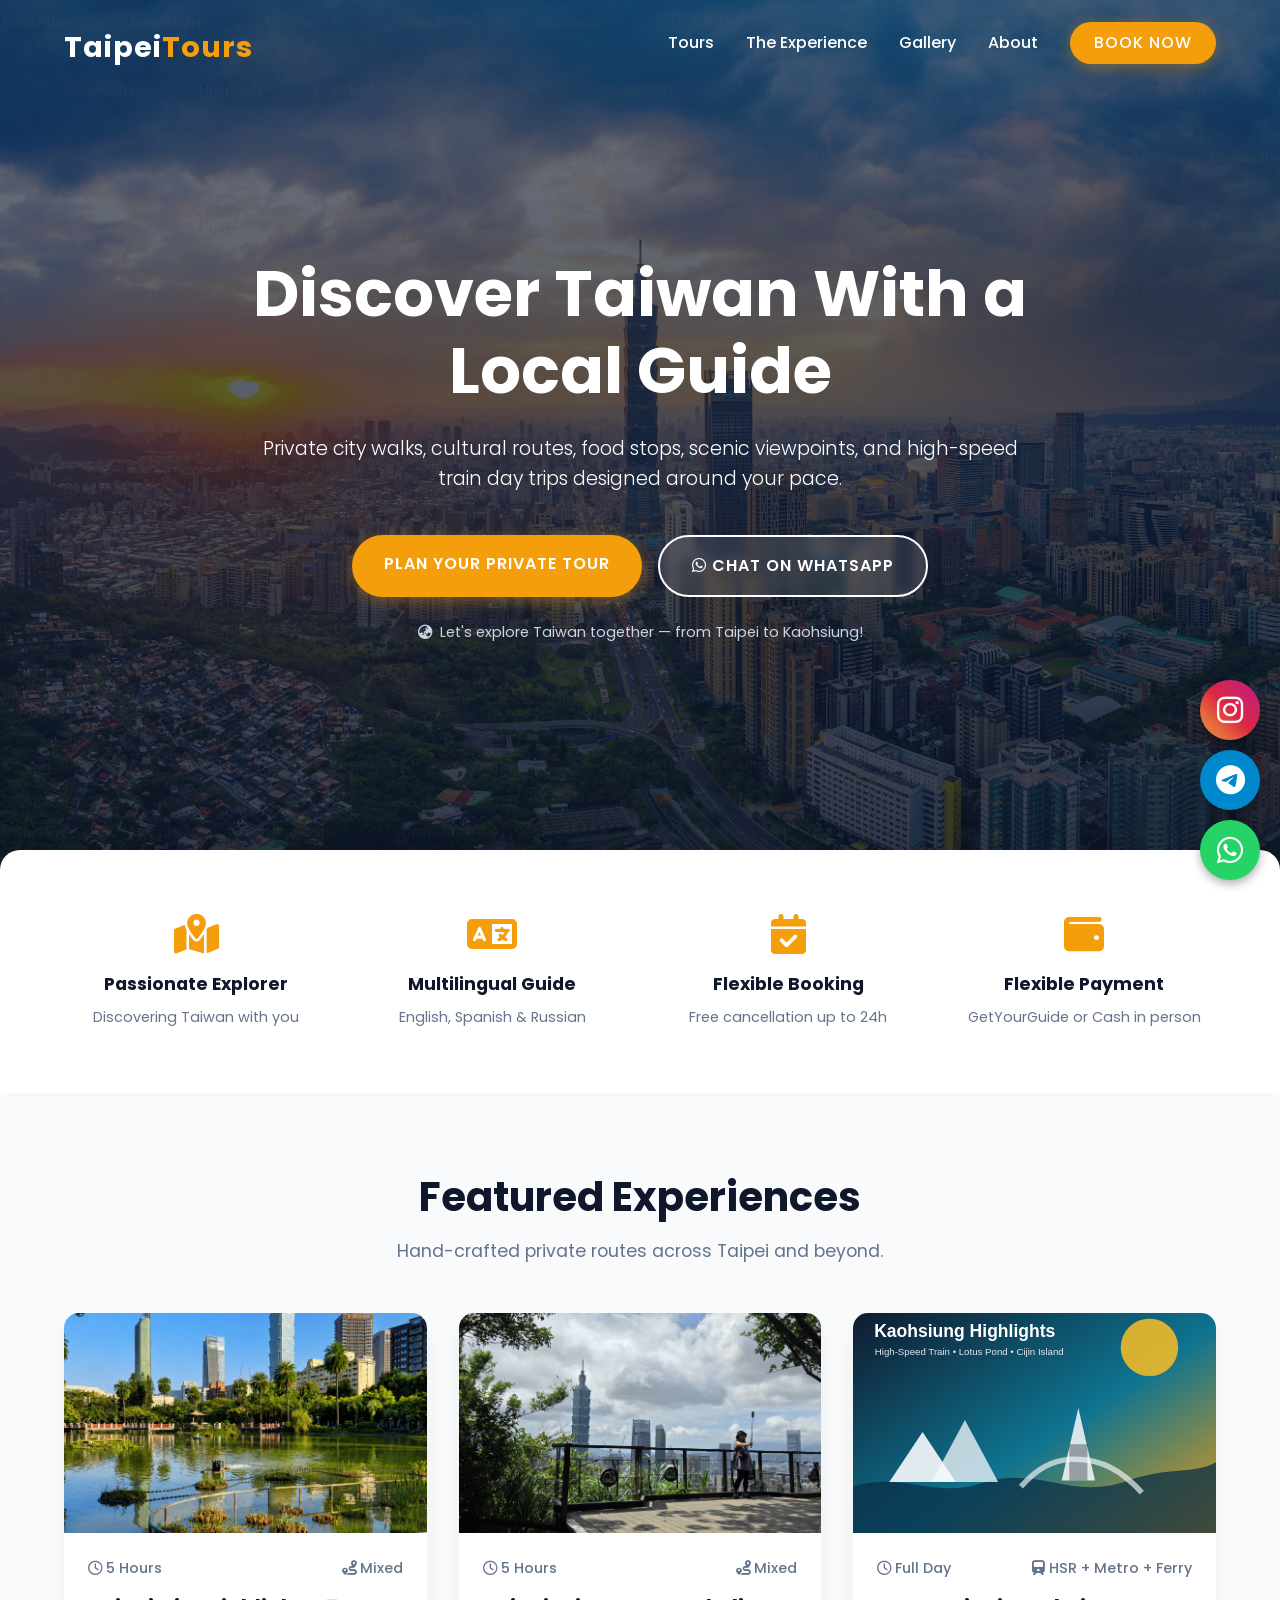
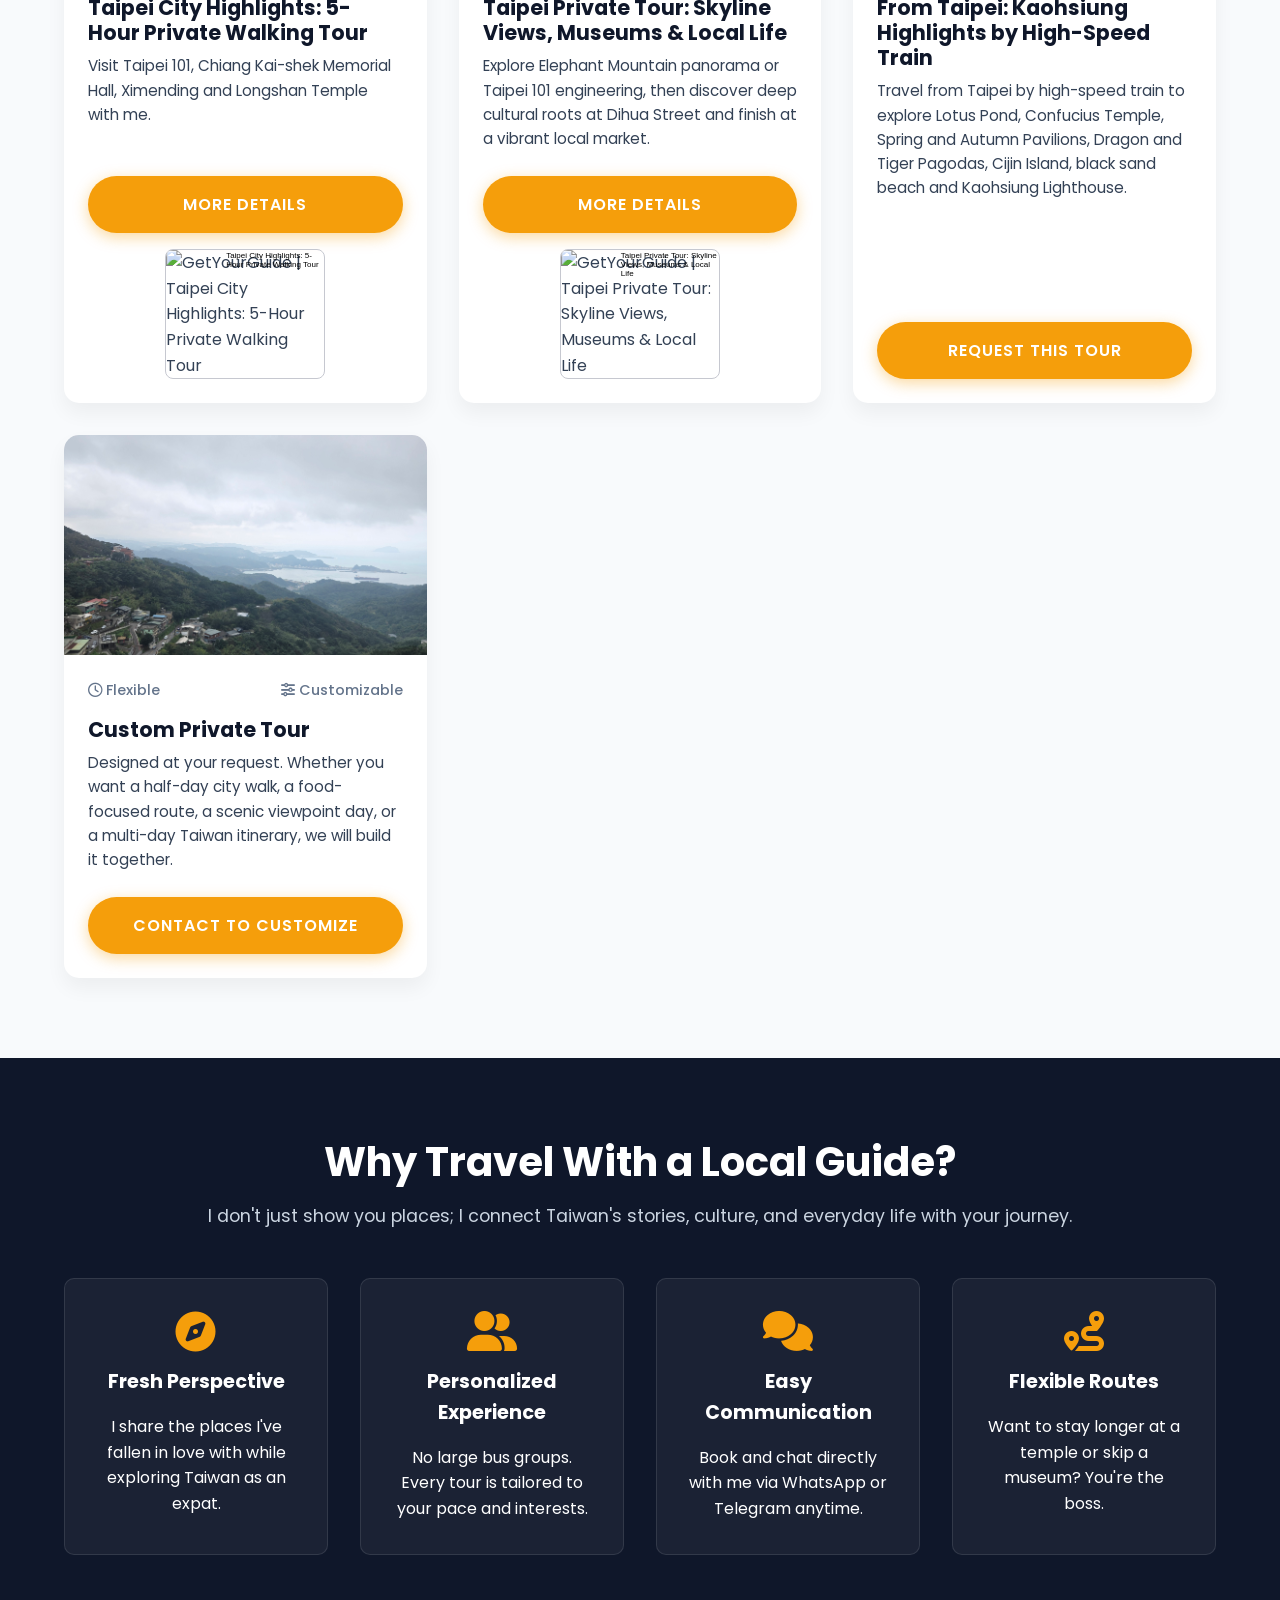
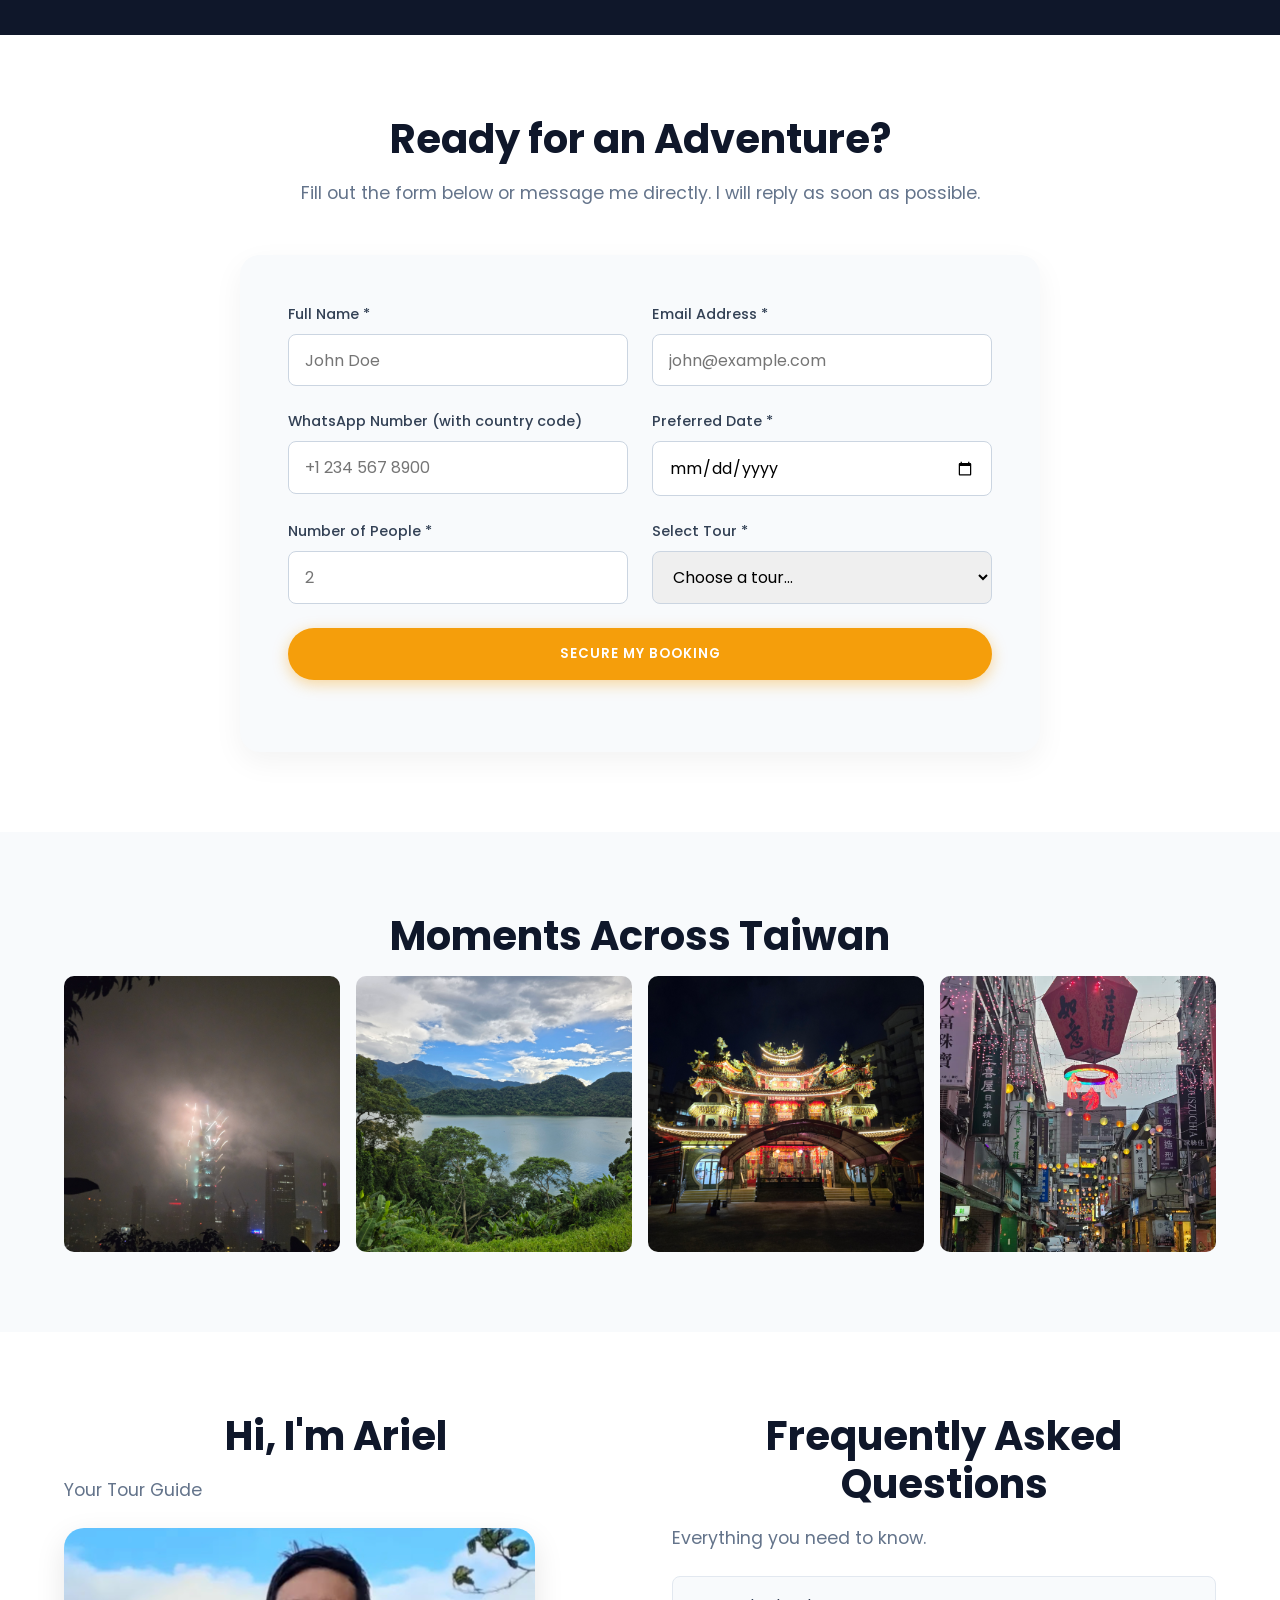
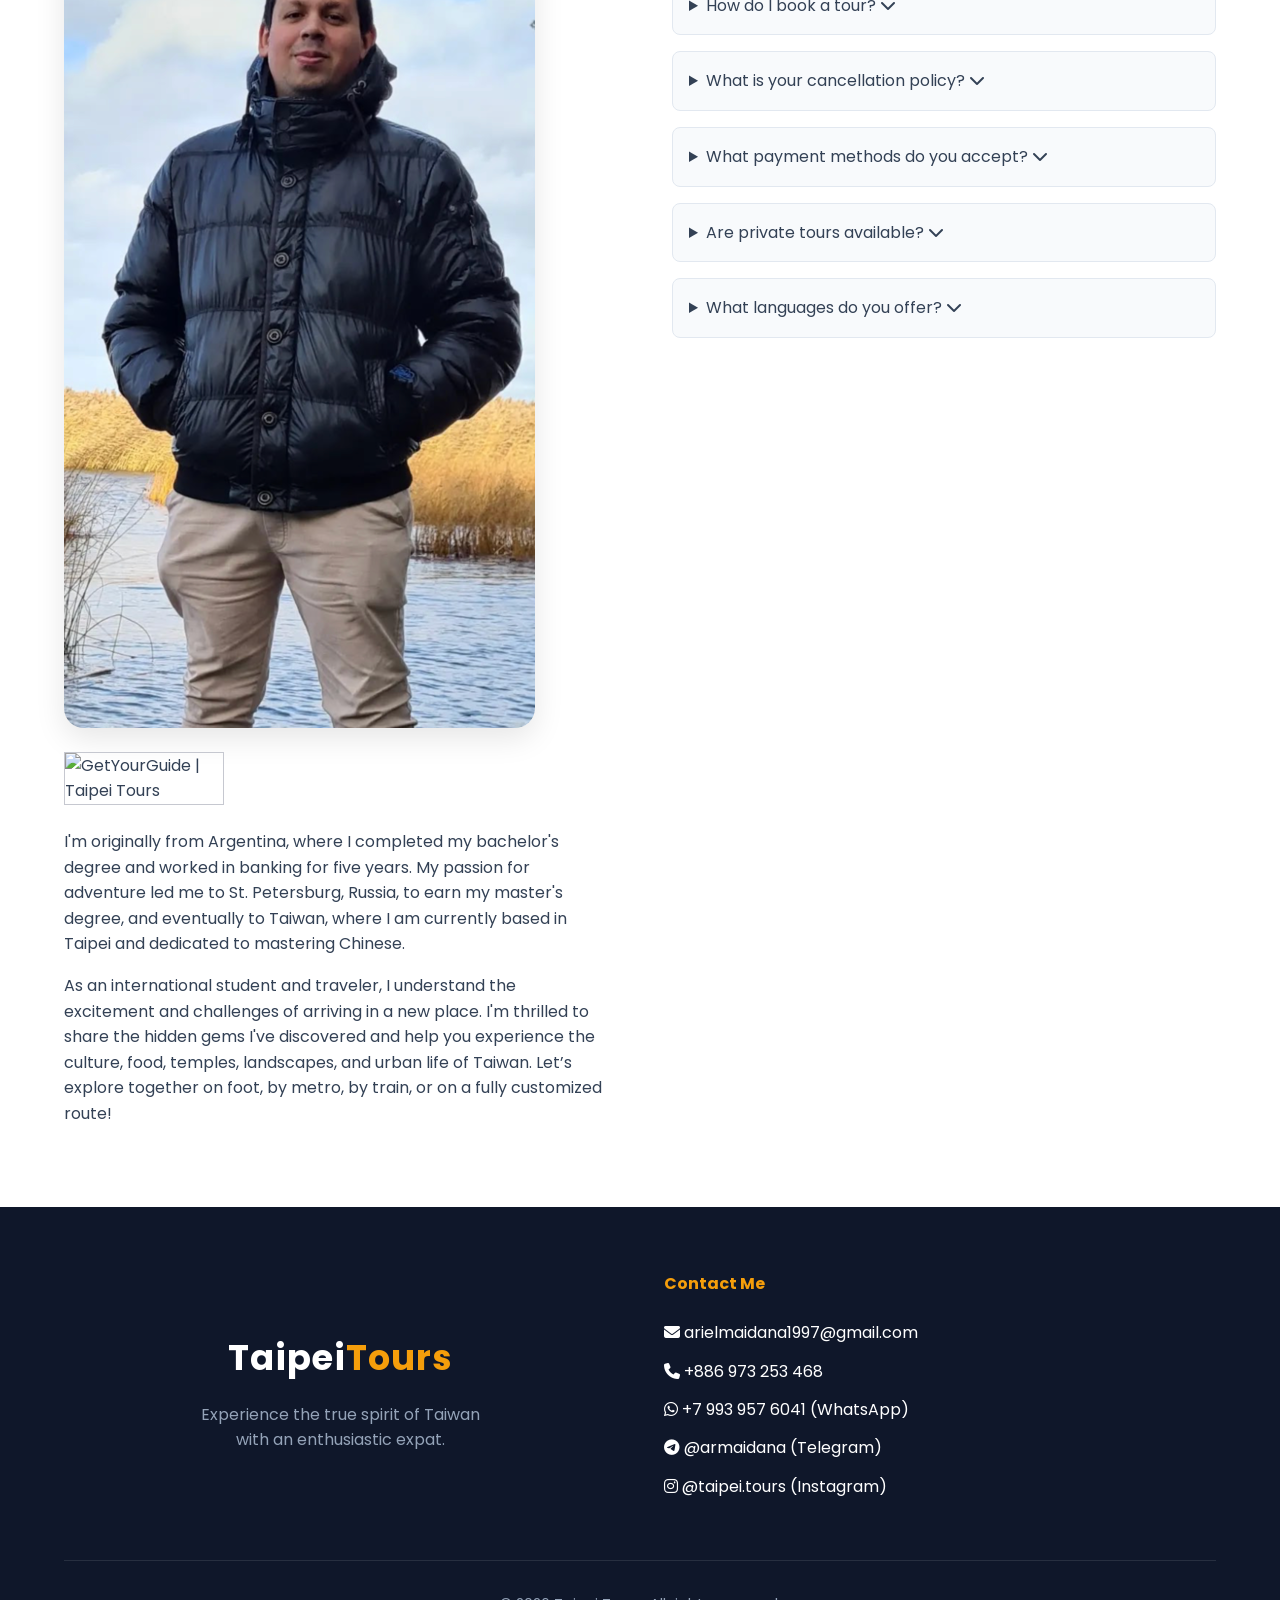
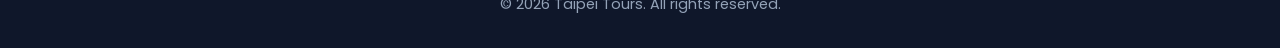
==== index.html @ b1009a85 "Change image format from JPG to PNG" ====
<!DOCTYPE html>
<html lang="en">
<head>
    <meta charset="UTF-8">
    <meta name="viewport" content="width=device-width, initial-scale=1.0">
    <meta name="description" content="Discover Taiwan with a passionate local guide. Private city walks, cultural routes, food experiences, scenic viewpoints, and high-speed train day trips across Taiwan.">
    <meta name="keywords" content="Taiwan tours, Taipei private tours, Kaohsiung day trip, Taiwan local guide, Spanish guide Taiwan, Russian guide Taiwan, private tours Taiwan">
    <title>Taiwan Tours | Private Local Experiences</title>
    
    <link rel="icon" type="image/png" href="logo.png">
    
    <link href="https://fonts.googleapis.com/css2?family=Poppins:wght@300;400;500;600;700&display=swap" rel="stylesheet">
    <link rel="stylesheet" href="https://cdnjs.cloudflare.com/ajax/libs/font-awesome/6.4.0/css/all.min.css">

    <style>
        /* --- CSS VARIABLES & RESET --- */
        :root {
            --primary: #F59E0B;
            --primary-hover: #D97706;
            --dark: #0F172A;
            --light: #F8FAFC;
            --white: #FFFFFF;
            --text-main: #334155;
            --text-muted: #64748B;
            --wa-color: #25D366;
            --tg-color: #0088cc;
            --ig-color: linear-gradient(45deg, #f09433 0%, #e6683c 25%, #dc2743 50%, #cc2366 75%, #bc1888 100%);
            --transition: all 0.3s ease;
        }

        * {
            margin: 0;
            padding: 0;
            box-sizing: border-box;
            font-family: 'Poppins', sans-serif;
        }

        html {
            scroll-behavior: smooth;
        }

        body {
            color: var(--text-main);
            background-color: var(--light);
            line-height: 1.6;
        }

        img {
            max-width: 100%;
            display: block;
        }

        a {
            text-decoration: none;
            color: inherit;
        }

        /* --- TYPOGRAPHY --- */
        h1, h2, h3 { color: var(--dark); font-weight: 700; line-height: 1.2; }
        h2 { font-size: 2.5rem; margin-bottom: 1rem; text-align: center; }
        .section-subtitle { text-align: center; color: var(--text-muted); margin-bottom: 3rem; font-size: 1.1rem; }

        /* --- BUTTONS --- */
        .btn {
            display: inline-block;
            padding: 1rem 2rem;
            border-radius: 50px;
            font-weight: 600;
            text-transform: uppercase;
            letter-spacing: 1px;
            cursor: pointer;
            transition: var(--transition);
            border: none;
            text-align: center;
        }
        .btn-primary {
            background-color: var(--primary);
            color: var(--white);
            box-shadow: 0 4px 15px rgba(245, 158, 11, 0.4);
        }
        .btn-primary:hover {
            background-color: var(--primary-hover);
            transform: translateY(-2px);
            box-shadow: 0 6px 20px rgba(245, 158, 11, 0.6);
        }
        .btn-secondary {
            background-color: rgba(255, 255, 255, 0.1);
            color: var(--white);
            border: 2px solid var(--white);
            backdrop-filter: blur(5px);
        }
        .btn-secondary:hover {
            background-color: var(--white);
            color: var(--dark);
        }

        /* --- NAVBAR --- */
        nav {
            position: fixed;
            top: 0;
            width: 100%;
            padding: 1.5rem 5%;
            display: flex;
            justify-content: space-between;
            align-items: center;
            z-index: 1000;
            transition: var(--transition);
        }
        nav.scrolled {
            background-color: var(--white);
            padding: 1rem 5%;
            box-shadow: 0 2px 10px rgba(0,0,0,0.1);
        }
        nav.scrolled .logo, nav.scrolled .nav-links a { color: var(--dark); }
        .logo { font-size: 1.8rem; font-weight: 700; color: var(--white); letter-spacing: 1px; }
        .logo span { color: var(--primary); }
        .nav-links { display: flex; gap: 2rem; }
        .nav-links a { color: var(--white); font-weight: 500; transition: var(--transition); }
        .nav-links a:hover { color: var(--primary); }
        .mobile-menu { display: none; font-size: 1.5rem; color: var(--white); cursor: pointer; }

        /* --- HERO SECTION --- */
        .hero {
            height: 100vh;
            background: linear-gradient(rgba(15, 23, 42, 0.6), rgba(15, 23, 42, 0.8)), url('wallpapper.avif') center/cover;
            display: flex;
            align-items: center;
            justify-content: center;
            text-align: center;
            padding: 0 5%;
        }
        .hero-content { max-width: 800px; color: var(--white); animation: fadeInUp 1s ease; }
        .hero h1 { font-size: 4rem; margin-bottom: 1.5rem; color: var(--white); }
        .hero p { font-size: 1.2rem; margin-bottom: 2.5rem; font-weight: 300; }
        .hero-btns { display: flex; gap: 1rem; justify-content: center; margin-bottom: 1.5rem; flex-wrap: wrap; }
        .trust-microcopy { font-size: 0.9rem; color: #cbd5e1; display: flex; align-items: center; justify-content: center; gap: 0.5rem; }

        /* --- TRUST SECTION --- */
        .trust-section {
            background-color: var(--white);
            padding: 4rem 5%;
            margin-top: -50px;
            position: relative;
            border-radius: 20px 20px 0 0;
            box-shadow: 0 -10px 30px rgba(0,0,0,0.05);
        }
        .trust-grid { display: grid; grid-template-columns: repeat(auto-fit, minmax(200px, 1fr)); gap: 2rem; text-align: center; }
        .trust-item i { font-size: 2.5rem; color: var(--primary); margin-bottom: 1rem; }
        .trust-item h4 { font-size: 1.1rem; color: var(--dark); margin-bottom: 0.5rem; }
        
        /* --- TOURS SECTION --- */
        .tours { padding: 5rem 5%; background-color: var(--light); }
        .tours-grid { display: grid; grid-template-columns: repeat(auto-fit, minmax(300px, 1fr)); gap: 2rem; }
        .tour-card {
            background: var(--white);
            border-radius: 15px;
            overflow: hidden;
            box-shadow: 0 10px 20px rgba(0,0,0,0.05);
            display: flex;
            flex-direction: column;
            justify-content: space-between;
            transition: var(--transition);
        }
        .tour-card:hover { transform: translateY(-10px); box-shadow: 0 15px 30px rgba(0,0,0,0.1); }
        .tour-img { height: 220px; width: 100%; object-fit: cover; }
        .tour-content { padding: 1.5rem; flex-grow: 1; display: flex; flex-direction: column; justify-content: space-between; }
        .tour-meta { display: flex; justify-content: space-between; font-size: 0.9rem; color: var(--text-muted); margin-bottom: 1rem; font-weight: 500;}
        .tour-title { font-size: 1.3rem; margin-bottom: 0.5rem; }
        .tour-desc { font-size: 0.95rem; margin-bottom: 1.5rem; color: var(--text-main); }
        .tour-actions { display: flex; flex-direction: column; gap: 1rem; align-items: center; margin-top: auto; }
        .tour-actions .btn { width: 100%; }

        /* --- WHY A LOCAL SECTION --- */
        .why-us { padding: 5rem 5%; background-color: var(--dark); color: var(--white); }
        .why-us h2 { color: var(--white); }
        .why-grid { display: grid; grid-template-columns: repeat(auto-fit, minmax(250px, 1fr)); gap: 2rem; margin-top: 3rem; }
        .why-card { background: rgba(255,255,255,0.05); padding: 2rem; border-radius: 10px; text-align: center; border: 1px solid rgba(255,255,255,0.1); }
        .why-card i { font-size: 2.5rem; color: var(--primary); margin-bottom: 1rem; }
        .why-card h4 { margin-bottom: 1rem; font-size: 1.2rem; }

        /* --- BOOKING SECTION --- */
        .booking { padding: 5rem 5%; background: var(--white); }
        .booking-container { max-width: 800px; margin: 0 auto; background: var(--light); padding: 3rem; border-radius: 20px; box-shadow: 0 10px 30px rgba(0,0,0,0.05); }
        .booking-form { display: grid; grid-template-columns: 1fr 1fr; gap: 1.5rem; }
        .form-group.full { grid-column: span 2; }
        .form-group label { display: block; margin-bottom: 0.5rem; font-weight: 500; font-size: 0.9rem; }
        .form-control { width: 100%; padding: 0.8rem 1rem; border: 1px solid #cbd5e1; border-radius: 8px; font-family: inherit; font-size: 1rem; }
        .form-control:focus { outline: none; border-color: var(--primary); }

        /* --- GALLERY --- */
        .gallery { padding: 5rem 5%; background: var(--light); }
        .gallery-grid { display: grid; grid-template-columns: repeat(auto-fit, minmax(250px, 1fr)); gap: 1rem; }
        .gallery-item { border-radius: 10px; overflow: hidden; aspect-ratio: 1; cursor: pointer; }
        .gallery-item img { width: 100%; height: 100%; object-fit: cover; transition: transform 0.5s ease; }
        .gallery-item:hover img { transform: scale(1.1); }

        /* --- ABOUT & FAQ --- */
        .about-faq { padding: 5rem 5%; background: var(--white); display: grid; grid-template-columns: 1fr 1fr; gap: 4rem; align-items: start; }
        .about-img { border-radius: 20px; box-shadow: 0 10px 30px rgba(0,0,0,0.1); margin-bottom: 1.5rem; }
        .gyg-badge { margin: 1.5rem 0; display: block; }
        details { background: var(--light); padding: 1rem; border-radius: 8px; margin-bottom: 1rem; cursor: pointer; border: 1px solid #e2e8f0; }
        details p { margin-top: 1rem; color: var(--text-muted); font-size: 0.95rem; }

        /* --- FOOTER --- */
        footer { background: var(--dark); color: var(--white); padding: 4rem 5% 2rem; }
        .footer-grid { display: grid; grid-template-columns: 1fr 1fr; gap: 3rem; margin-bottom: 3rem; align-items: center; }
        .footer-col-center { text-align: center; }
        .footer-col h4 { margin-bottom: 1.5rem; color: var(--primary); }
        .footer-col ul { list-style: none; }
        .footer-col ul li { margin-bottom: 0.8rem; }
        .footer-col ul li a { color: #cbd5e1; transition: var(--transition); }
        .footer-col ul li a:hover { color: var(--primary); }
        .copyright { text-align: center; padding-top: 2rem; border-top: 1px solid rgba(255,255,255,0.1); font-size: 0.9rem; color: #94a3b8; }

        /* --- FLOATING BUTTONS --- */
        .float-btn { position: fixed; bottom: 20px; width: 60px; height: 60px; border-radius: 50%; display: flex; align-items: center; justify-content: center; font-size: 30px; color: var(--white); box-shadow: 0 4px 10px rgba(0,0,0,0.3); z-index: 100; transition: var(--transition); }
        .float-wa { right: 20px; background-color: var(--wa-color); }
        .float-tg { right: 20px; bottom: 90px; background-color: var(--tg-color); }
        .float-ig { right: 20px; bottom: 160px; background: var(--ig-color); }
        .float-btn:hover { transform: scale(1.1); }


        /* --- SUCCESS MESSAGE --- */
        .success-toast {
            position: fixed;
            top: 95px;
            left: 50%;
            transform: translateX(-50%) translateY(-20px);
            background: var(--white);
            color: var(--dark);
            border-left: 5px solid var(--primary);
            box-shadow: 0 10px 30px rgba(0,0,0,0.16);
            border-radius: 12px;
            padding: 1rem 1.4rem;
            z-index: 2000;
            max-width: 90%;
            width: 460px;
            opacity: 0;
            pointer-events: none;
            transition: all 0.35s ease;
            display: flex;
            gap: 0.8rem;
            align-items: flex-start;
        }

        .success-toast.show {
            opacity: 1;
            transform: translateX(-50%) translateY(0);
            pointer-events: auto;
        }

        .success-toast i {
            color: var(--primary);
            font-size: 1.4rem;
            margin-top: 0.1rem;
        }

        .success-toast strong {
            display: block;
            margin-bottom: 0.2rem;
            color: var(--dark);
        }

        .success-toast p {
            margin: 0;
            color: var(--text-muted);
            font-size: 0.95rem;
        }

        /* --- RESPONSIVE --- */
        @media (max-width: 900px) {
            .about-faq { grid-template-columns: 1fr; }
            .hero h1 { font-size: 3rem; }
            .footer-grid { grid-template-columns: 1fr; text-align: center; }
        }
        @media (max-width: 768px) {
            .nav-links { display: none; }
            .mobile-menu { display: block; }
            .nav.scrolled .mobile-menu { color: var(--dark); }
            .hero h1 { font-size: 2.5rem; }
            .hero-btns { flex-direction: column; }
            .btn { width: 100%; }
            .booking-form { grid-template-columns: 1fr; }
            .form-group.full { grid-column: span 1; }
            .float-btn { width: 50px; height: 50px; font-size: 24px; right: 15px; }
            .float-wa { bottom: 15px; }
            .float-tg { bottom: 75px; }
            .float-ig { bottom: 135px; }
        }

        /* Animations */
        @keyframes fadeInUp {
            from { opacity: 0; transform: translateY(30px); }
            to { opacity: 1; transform: translateY(0); }
        }
    </style>
</head>
<body>

    <div id="successToast" class="success-toast" role="status" aria-live="polite">
        <i class="fas fa-check-circle"></i>
        <div>
            <strong>Thank you!</strong>
            <p>Your message was sent successfully. We will get back to you soon.</p>
        </div>
    </div>


    <nav id="navbar">
        <a href="#" class="logo">Taipei<span>Tours</span></a>
        <div class="nav-links">
            <a href="#tours">Tours</a>
            <a href="#the-experience">The Experience</a>
            <a href="#gallery">Gallery</a>
            <a href="#about">About</a>
            <a href="#booking" class="btn btn-primary" style="padding: 0.5rem 1.5rem; margin-top: -0.5rem;">Book Now</a>
        </div>
        <div class="mobile-menu"><i class="fas fa-bars"></i></div>
    </nav>

    <section class="hero">
        <div class="hero-content">
            <h1>Discover Taiwan With a Local Guide</h1>
            <p>Private city walks, cultural routes, food stops, scenic viewpoints, and high-speed train day trips designed around your pace.</p>
            <div class="hero-btns">
                <a href="#booking" class="btn btn-primary">Plan Your Private Tour</a>
                <a href="https://wa.me/79939576041" target="_blank" class="btn btn-secondary"><i class="fab fa-whatsapp"></i> Chat on WhatsApp</a>
            </div>
            <div class="trust-microcopy">
                <i class="fas fa-globe-asia"></i> Let's explore Taiwan together — from Taipei to Kaohsiung!
            </div>
        </div>
    </section>

    <section class="trust-section">
        <div class="trust-grid">
            <div class="trust-item">
                <i class="fas fa-map-marked-alt"></i>
                <h4>Passionate Explorer</h4>
                <p style="font-size: 0.9rem; color: var(--text-muted);">Discovering Taiwan with you</p>
            </div>
            <div class="trust-item">
                <i class="fas fa-language"></i>
                <h4>Multilingual Guide</h4>
                <p style="font-size: 0.9rem; color: var(--text-muted);">English, Spanish & Russian</p>
            </div>
            <div class="trust-item">
                <i class="fas fa-calendar-check"></i>
                <h4>Flexible Booking</h4>
                <p style="font-size: 0.9rem; color: var(--text-muted);">Free cancellation up to 24h</p>
            </div>
            <div class="trust-item">
                <i class="fas fa-wallet"></i>
                <h4>Flexible Payment</h4>
                <p style="font-size: 0.9rem; color: var(--text-muted);">GetYourGuide or Cash in person</p>
            </div>
        </div>
    </section>

    <section id="tours" class="tours">
        <h2>Featured Experiences</h2>
        <p class="section-subtitle">Hand-crafted private routes across Taipei and beyond.</p>
        
        <div class="tours-grid">
            
            <div class="tour-card">
                <img src="20260113_153347.png" alt="Taipei City Highlights" class="tour-img">
                <div class="tour-content">
                    <div>
                        <div class="tour-meta">
                            <span><i class="far fa-clock"></i> 5 Hours</span>
                            <span><i class="fas fa-route"></i> Mixed</span>
                        </div>
                        <h3 class="tour-title">Taipei City Highlights: 5-Hour Private Walking Tour</h3>
                        <p class="tour-desc">Visit Taipei 101, Chiang Kai-shek Memorial Hall, Ximending and Longshan Temple with me.</p>
                    </div>
                    <div class="tour-actions">
                        <a href="taipei-city-highlights.html" class="btn btn-primary">More Details</a>
                        
                        <a href="https://www.getyourguide.com/taipei-city-l190/taipei-city-highlights-4-hour-private-tour-of-top-icons-t1270922/"><div style="position: relative; width: fit-content"><img src="https://gyg.me/pQw3KK9K" width="160px" height="auto" style="border: 1px solid #c6c8d0; border-radius: 8px;" alt="GetYourGuide | Taipei City Highlights: 5-Hour Private Walking Tour"/><p style="position: absolute; font-size: 0.5rem; font-weight: 500; color: #000000; font-family: Arial, sans-serif; z-index: 999; margin: 0 auto; right: 0.2rem; top: 0.2rem; width: 60%; text-align: left; line-height: 1.1;">Taipei City Highlights: 5-Hour Private Walking Tour</p></div></a>
                    </div>
                </div>
            </div>
            
            <div class="tour-card">
                <img src="WhatsApp Image 2026-05-15 at 22.33.45.jpeg" alt="Taipei Private Tour: Skyline Views, Museums & Local Life" class="tour-img">
                <div class="tour-content">
                    <div>
                        <div class="tour-meta">
                            <span><i class="far fa-clock"></i> 5 Hours</span>
                            <span><i class="fas fa-route"></i> Mixed</span>
                        </div>
                        <h3 class="tour-title">Taipei Private Tour: Skyline Views, Museums & Local Life</h3>
                        <p class="tour-desc">Explore Elephant Mountain panorama or Taipei 101 engineering, then discover deep cultural roots at Dihua Street and finish at a vibrant local market.</p>
                    </div>
                    <div class="tour-actions">
                        <a href="taipei-heights-heritage.html" class="btn btn-primary">More Details</a>
                        
                        <a href="https://www.getyourguide.com/taipei-city-l190/experience-taipei-heights-heritage-local-life-t1323122/"><div style="position: relative; width: fit-content"><img src="https://gyg.me/pQw3KK9K" width="160px" height="auto" style="border: 1px solid #c6c8d0; border-radius: 8px;" alt="GetYourGuide | Taipei Private Tour: Skyline Views, Museums & Local Life"/><p style="position: absolute; font-size: 0.5rem; font-weight: 500; color: #000000; font-family: Arial, sans-serif; z-index: 999; margin: 0 auto; right: 0.2rem; top: 0.2rem; width: 60%; text-align: left; line-height: 1.1;">Taipei Private Tour: Skyline Views, Museums & Local Life</p></div></a>
                    </div>
                </div>
            </div>


            <div class="tour-card">
                <img src="data:image/svg+xml,%3Csvg%20xmlns%3D%22http%3A//www.w3.org/2000/svg%22%20viewBox%3D%220%200%201200%20800%22%3E%0A%20%20%3Cdefs%3E%0A%20%20%20%20%3ClinearGradient%20id%3D%22g%22%20x1%3D%220%22%20y1%3D%220%22%20x2%3D%221%22%20y2%3D%221%22%3E%0A%20%20%20%20%20%20%3Cstop%20offset%3D%220%25%22%20stop-color%3D%22%230f172a%22/%3E%0A%20%20%20%20%20%20%3Cstop%20offset%3D%2255%25%22%20stop-color%3D%22%230e7490%22/%3E%0A%20%20%20%20%20%20%3Cstop%20offset%3D%22100%25%22%20stop-color%3D%22%23f59e0b%22/%3E%0A%20%20%20%20%3C/linearGradient%3E%0A%20%20%3C/defs%3E%0A%20%20%3Crect%20width%3D%221200%22%20height%3D%22800%22%20fill%3D%22url%28%23g%29%22/%3E%0A%20%20%3Ccircle%20cx%3D%22980%22%20cy%3D%22150%22%20r%3D%2295%22%20fill%3D%22%23fbbf24%22%20opacity%3D%220.85%22/%3E%0A%20%20%3Cpath%20d%3D%22M0%20610%20C160%20560%20270%20650%20420%20600%20C610%20535%20720%20660%20910%20590%20C1040%20545%201130%20570%201200%20530%20L1200%20800%20L0%20800%20Z%22%20fill%3D%22%23082f49%22%20opacity%3D%220.75%22/%3E%0A%20%20%3Cpath%20d%3D%22M120%20595%20L230%20430%20L340%20595%20Z%22%20fill%3D%22%23f8fafc%22%20opacity%3D%220.9%22/%3E%0A%20%20%3Cpath%20d%3D%22M260%20595%20L370%20390%20L480%20595%20Z%22%20fill%3D%22%23f8fafc%22%20opacity%3D%220.75%22/%3E%0A%20%20%3Cpath%20d%3D%22M690%20590%20L745%20350%20L800%20590%20Z%22%20fill%3D%22%23f8fafc%22%20opacity%3D%220.85%22/%3E%0A%20%20%3Crect%20x%3D%22715%22%20y%3D%22470%22%20width%3D%2260%22%20height%3D%22120%22%20fill%3D%22%230f172a%22%20opacity%3D%220.35%22/%3E%0A%20%20%3Cpath%20d%3D%22M555%20610%20C610%20550%20655%20525%20720%20520%20C825%20515%20895%20565%20955%20630%22%20fill%3D%22none%22%20stroke%3D%22%23f8fafc%22%20stroke-width%3D%2218%22%20opacity%3D%220.65%22/%3E%0A%20%20%3Ctext%20x%3D%2270%22%20y%3D%22115%22%20fill%3D%22%23ffffff%22%20font-family%3D%22Poppins%2C%20Arial%2C%20sans-serif%22%20font-size%3D%2258%22%20font-weight%3D%22700%22%3EKaohsiung%20Highlights%3C/text%3E%0A%20%20%3Ctext%20x%3D%2272%22%20y%3D%22175%22%20fill%3D%22%23e2e8f0%22%20font-family%3D%22Poppins%2C%20Arial%2C%20sans-serif%22%20font-size%3D%2232%22%3EHigh-Speed%20Train%20%E2%80%A2%20Lotus%20Pond%20%E2%80%A2%20Cijin%20Island%3C/text%3E%0A%3C/svg%3E" alt="From Taipei: Kaohsiung Highlights by High-Speed Train" class="tour-img">
                <div class="tour-content">
                    <div>
                        <div class="tour-meta">
                            <span><i class="far fa-clock"></i> Full Day</span>
                            <span><i class="fas fa-train"></i> HSR + Metro + Ferry</span>
                        </div>
                        <h3 class="tour-title">From Taipei: Kaohsiung Highlights by High-Speed Train</h3>
                        <p class="tour-desc">Travel from Taipei by high-speed train to explore Lotus Pond, Confucius Temple, Spring and Autumn Pavilions, Dragon and Tiger Pagodas, Cijin Island, black sand beach and Kaohsiung Lighthouse.</p>
                    </div>
                    <div class="tour-actions" style="width: 100%;">
                        <a href="#booking" class="btn btn-primary">Request This Tour</a>
                    </div>
                </div>
            </div>

            <div class="tour-card">
                <img src="20260220_142907.jpg" alt="Custom Private Tour" class="tour-img">
                <div class="tour-content">
                    <div>
                        <div class="tour-meta">
                            <span><i class="far fa-clock"></i> Flexible</span>
                            <span><i class="fas fa-sliders-h"></i> Customizable</span>
                        </div>
                        <h3 class="tour-title">Custom Private Tour</h3>
                        <p class="tour-desc">Designed at your request. Whether you want a half-day city walk, a food-focused route, a scenic viewpoint day, or a multi-day Taiwan itinerary, we will build it together.</p>
                    </div>
                    <div class="tour-actions" style="width: 100%;">
                        <a href="#booking" class="btn btn-primary">Contact to Customize</a>
                    </div>
                </div>
            </div>

        </div>
    </section>

    <section id="the-experience" class="why-us">
        <h2>Why Travel With a Local Guide?</h2>
        <p class="section-subtitle" style="color: #cbd5e1;">I don't just show you places; I connect Taiwan's stories, culture, and everyday life with your journey.</p>
        
        <div class="why-grid">
            <div class="why-card">
                <i class="fas fa-compass"></i>
                <h4>Fresh Perspective</h4>
                <p>I share the places I've fallen in love with while exploring Taiwan as an expat.</p>
            </div>
            <div class="why-card">
                <i class="fas fa-user-friends"></i>
                <h4>Personalized Experience</h4>
                <p>No large bus groups. Every tour is tailored to your pace and interests.</p>
            </div>
            <div class="why-card">
                <i class="fas fa-comments"></i>
                <h4>Easy Communication</h4>
                <p>Book and chat directly with me via WhatsApp or Telegram anytime.</p>
            </div>
            <div class="why-card">
                <i class="fas fa-route"></i>
                <h4>Flexible Routes</h4>
                <p>Want to stay longer at a temple or skip a museum? You're the boss.</p>
            </div>
        </div>
    </section>

    <section id="booking" class="booking">
        <h2>Ready for an Adventure?</h2>
        <p class="section-subtitle">Fill out the form below or message me directly. I will reply as soon as possible.</p>
        
        <div class="booking-container">
            <form action="https://formsubmit.co/arielmaidana1997@gmail.com" method="POST" class="booking-form" id="bookingForm">
                
                <input type="hidden" name="_subject" value="New Tour Booking Request!">
                <input type="hidden" name="_captcha" value="false">
                <input type="hidden" name="_next" id="nextUrl" value="">

                <div class="form-group">
                    <label>Full Name *</label>
                    <input type="text" name="Name" class="form-control" required placeholder="John Doe">
                </div>
                <div class="form-group">
                    <label>Email Address *</label>
                    <input type="email" name="Email" class="form-control" required placeholder="john@example.com">
                </div>
                <div class="form-group">
                    <label>WhatsApp Number (with country code)</label>
                    <input type="tel" name="WhatsApp" class="form-control" placeholder="+1 234 567 8900">
                </div>
                <div class="form-group">
                    <label>Preferred Date *</label>
                    <input type="date" name="Date" class="form-control" required>
                </div>
                <div class="form-group">
                    <label>Number of People *</label>
                    <input type="number" name="People" min="1" class="form-control" required placeholder="2">
                </div>
                <div class="form-group">
                    <label>Select Tour *</label>
                    <select name="Tour" class="form-control" required>
                        <option value="">Choose a tour...</option>
                        <option value="Taipei City Highlights: 5-Hour Private Walking Tour">Taipei City Highlights: 5-Hour Private Walking Tour</option>
                        <option value="Taipei Private Tour: Skyline Views, Museums & Local Life">Taipei Private Tour: Skyline Views, Museums & Local Life</option>
                        <option value="From Taipei: Kaohsiung Highlights by High-Speed Train">From Taipei: Kaohsiung Highlights by High-Speed Train</option>
                        <option value="Custom Private Tour">Custom Private Tour</option>
                    </select>
                </div>
                <div class="form-group full">
                    <button type="submit" class="btn btn-primary" style="width: 100%;">Secure My Booking</button>
                </div>
                <div class="form-group full">
                    <p id="formStatus" style="display:none; text-align:center; color: var(--primary); font-weight: 600;"></p>
                </div>
            </form>
        </div>
    </section>

    <section id="gallery" class="gallery">
        <h2>Moments Across Taiwan</h2>
        <div class="gallery-grid">
            <div class="gallery-item"><img src="20260101_000057.jpg" alt="Taiwan Tour Moment 1"></div>
            <div class="gallery-item"><img src="20250921_153925.jpg" alt="Taiwan Tour Moment 2"></div>
            <div class="gallery-item"><img src="20260316_183410.jpg" alt="Taiwan Tour Moment 3"></div>
            <div class="gallery-item"><img src="WhatsApp Image 2026-05-12 at 23.32.59.jpeg" alt="Taiwan Tour Moment 4"></div>
        </div>
    </section>

    <section id="about" class="about-faq">
        <div>
            <h2>Hi, I'm Ariel</h2>
            <p class="section-subtitle" style="text-align: left; margin-bottom: 1.5rem;">Your Tour Guide</p>
            <img src="fotoariel.png" alt="Ariel Maidana" class="about-img">
            
            <div class="gyg-badge">
                <a href="https://www.getyourguide.com/-s736113" target="_blank">
                    <img src="https://gyg.me/kUtga42u" width="160px" height="auto" style="border: 1px solid #c6c8d0" alt="GetYourGuide | Taipei Tours" />
                </a>
            </div>

            <p style="margin-bottom: 1rem;">I'm originally from Argentina, where I completed my bachelor's degree and worked in banking for five years. My passion for adventure led me to St. Petersburg, Russia, to earn my master's degree, and eventually to Taiwan, where I am currently based in Taipei and dedicated to mastering Chinese.</p>
            <p>As an international student and traveler, I understand the excitement and challenges of arriving in a new place. I'm thrilled to share the hidden gems I've discovered and help you experience the culture, food, temples, landscapes, and urban life of Taiwan. Let’s explore together on foot, by metro, by train, or on a fully customized route!</p>
        </div>
        
        <div>
            <h2>Frequently Asked Questions</h2>
            <p class="section-subtitle" style="text-align: left; margin-bottom: 1.5rem;">Everything you need to know.</p>
            
            <details>
                <summary>How do I book a tour? <i class="fas fa-chevron-down"></i></summary>
                <p>Simply fill out the booking form on this page or message me directly on WhatsApp/Telegram. I will confirm availability and send you a GetYourGuide link to pay securely online, or we can arrange for you to pay in cash when we meet.</p>
            </details>
            <details>
                <summary>What is your cancellation policy? <i class="fas fa-chevron-down"></i></summary>
                <p>If you book through GetYourGuide, their standard cancellation policy applies. If you choose to pay in cash in person, I kindly ask that you let me know at least 24 hours in advance if you need to cancel so I can adjust my schedule. I want your travel planning to be stress-free!</p>
            </details>
            <details>
                <summary>What payment methods do you accept? <i class="fas fa-chevron-down"></i></summary>
                <p>You can pay securely online using credit cards via GetYourGuide, or you can choose to pay the total in cash on the day of our tour.</p>
            </details>
            <details>
                <summary>Are private tours available? <i class="fas fa-chevron-down"></i></summary>
                <p>Yes! All my featured tours are private, and I also offer fully customized itineraries based on your specific interests.</p>
            </details>
            <details>
                <summary>What languages do you offer? <i class="fas fa-chevron-down"></i></summary>
                <p>I conduct tours fluently in English, Spanish, and Russian, using my Chinese to keep things running smoothly with the locals.</p>
            </details>
        </div>
    </section>

    <footer>
        <div class="footer-grid">
            <div class="footer-col footer-col-center">
                <a href="#" class="logo" style="font-size: 2.2rem;">Taipei<span>Tours</span></a>
                <p style="margin-top: 1rem; color: #94a3b8; max-width: 300px; margin-left: auto; margin-right: auto;">Experience the true spirit of Taiwan with an enthusiastic expat.</p>
            </div>
            <div class="footer-col">
                <h4>Contact Me</h4>
                <ul>
                    <li><i class="fas fa-envelope"></i> arielmaidana1997@gmail.com</li>
                    <li><i class="fas fa-phone"></i> +886 973 253 468</li>
                    <li><i class="fab fa-whatsapp"></i> +7 993 957 6041 (WhatsApp)</li>
                    <li><i class="fab fa-telegram"></i> @armaidana (Telegram)</li>
                    <li><i class="fab fa-instagram"></i> @taipei.tours (Instagram)</li>
                </ul>
            </div>
        </div>
        <div class="copyright">
            &copy; 2026 Taipei Tours. All rights reserved.
        </div>
    </footer>

    <a href="https://www.instagram.com/taipei.tours?utm_source=ig_web_button_share_sheet&igsh=ZDNlZDc0MzIxNw==" target="_blank" class="float-btn float-ig" title="Follow on Instagram">
        <i class="fab fa-instagram"></i>
    </a>
    <a href="https://t.me/armaidana" target="_blank" class="float-btn float-tg" title="Chat on Telegram">
        <i class="fab fa-telegram-plane"></i>
    </a>
    <a href="https://wa.me/79939576041" target="_blank" class="float-btn float-wa" title="Chat on WhatsApp">
        <i class="fab fa-whatsapp"></i>
    </a>

    <script>
        // Navbar Scroll Effect
        window.addEventListener('scroll', () => {
            const nav = document.getElementById('navbar');
            if (window.scrollY > 50) {
                nav.classList.add('scrolled');
            } else {
                nav.classList.remove('scrolled');
            }
        });

        // Simple Mobile Menu Toggle
        document.querySelector('.mobile-menu').addEventListener('click', () => {
            alert('Navigation menu would drop down here on mobile!');
        });
    
        // Show success message after form redirect
        const urlParams = new URLSearchParams(window.location.search);
        const successToast = document.getElementById('successToast');

        if (urlParams.get('sent') === '1' && successToast) {
            setTimeout(() => {
                successToast.classList.add('show');
            }, 400);

            setTimeout(() => {
                successToast.classList.remove('show');
            }, 6000);

            const cleanUrl = window.location.origin + window.location.pathname;
            window.history.replaceState({}, document.title, cleanUrl);
        }

        // Booking form submit with AJAX
        const bookingForm = document.getElementById('bookingForm');
        const formStatus = document.getElementById('formStatus');
        const nextUrlInput = document.getElementById('nextUrl');

        function getReturnUrl() {
            return window.location.origin + window.location.pathname + '?sent=1';
        }

        if (bookingForm) {
            bookingForm.addEventListener('submit', async (event) => {
                event.preventDefault();

                const submitButton = bookingForm.querySelector('button[type="submit"]');
                const originalText = submitButton.textContent;
                const returnUrl = getReturnUrl();

                if (nextUrlInput) {
                    nextUrlInput.value = returnUrl;
                }

                submitButton.disabled = true;
                submitButton.textContent = 'Sending...';

                if (formStatus) {
                    formStatus.style.display = 'block';
                    formStatus.textContent = 'Sending your message...';
                }

                try {
                    const formData = new FormData(bookingForm);

                    const response = await fetch('https://formsubmit.co/ajax/arielmaidana1997@gmail.com', {
                        method: 'POST',
                        headers: {
                            'Accept': 'application/json'
                        },
                        body: formData
                    });

                    if (!response.ok) {
                        throw new Error('Form submission failed');
                    }

                    bookingForm.reset();

                    if (formStatus) {
                        formStatus.textContent = 'Thank you! Redirecting...';
                    }

                    window.location.href = returnUrl;
                } catch (error) {
                    // Fallback: if AJAX fails, submit normally with _next already set.
                    bookingForm.submit();
                } finally {
                    submitButton.disabled = false;
                    submitButton.textContent = originalText;
                }
            });
        }

    </script>
</body>
</html>
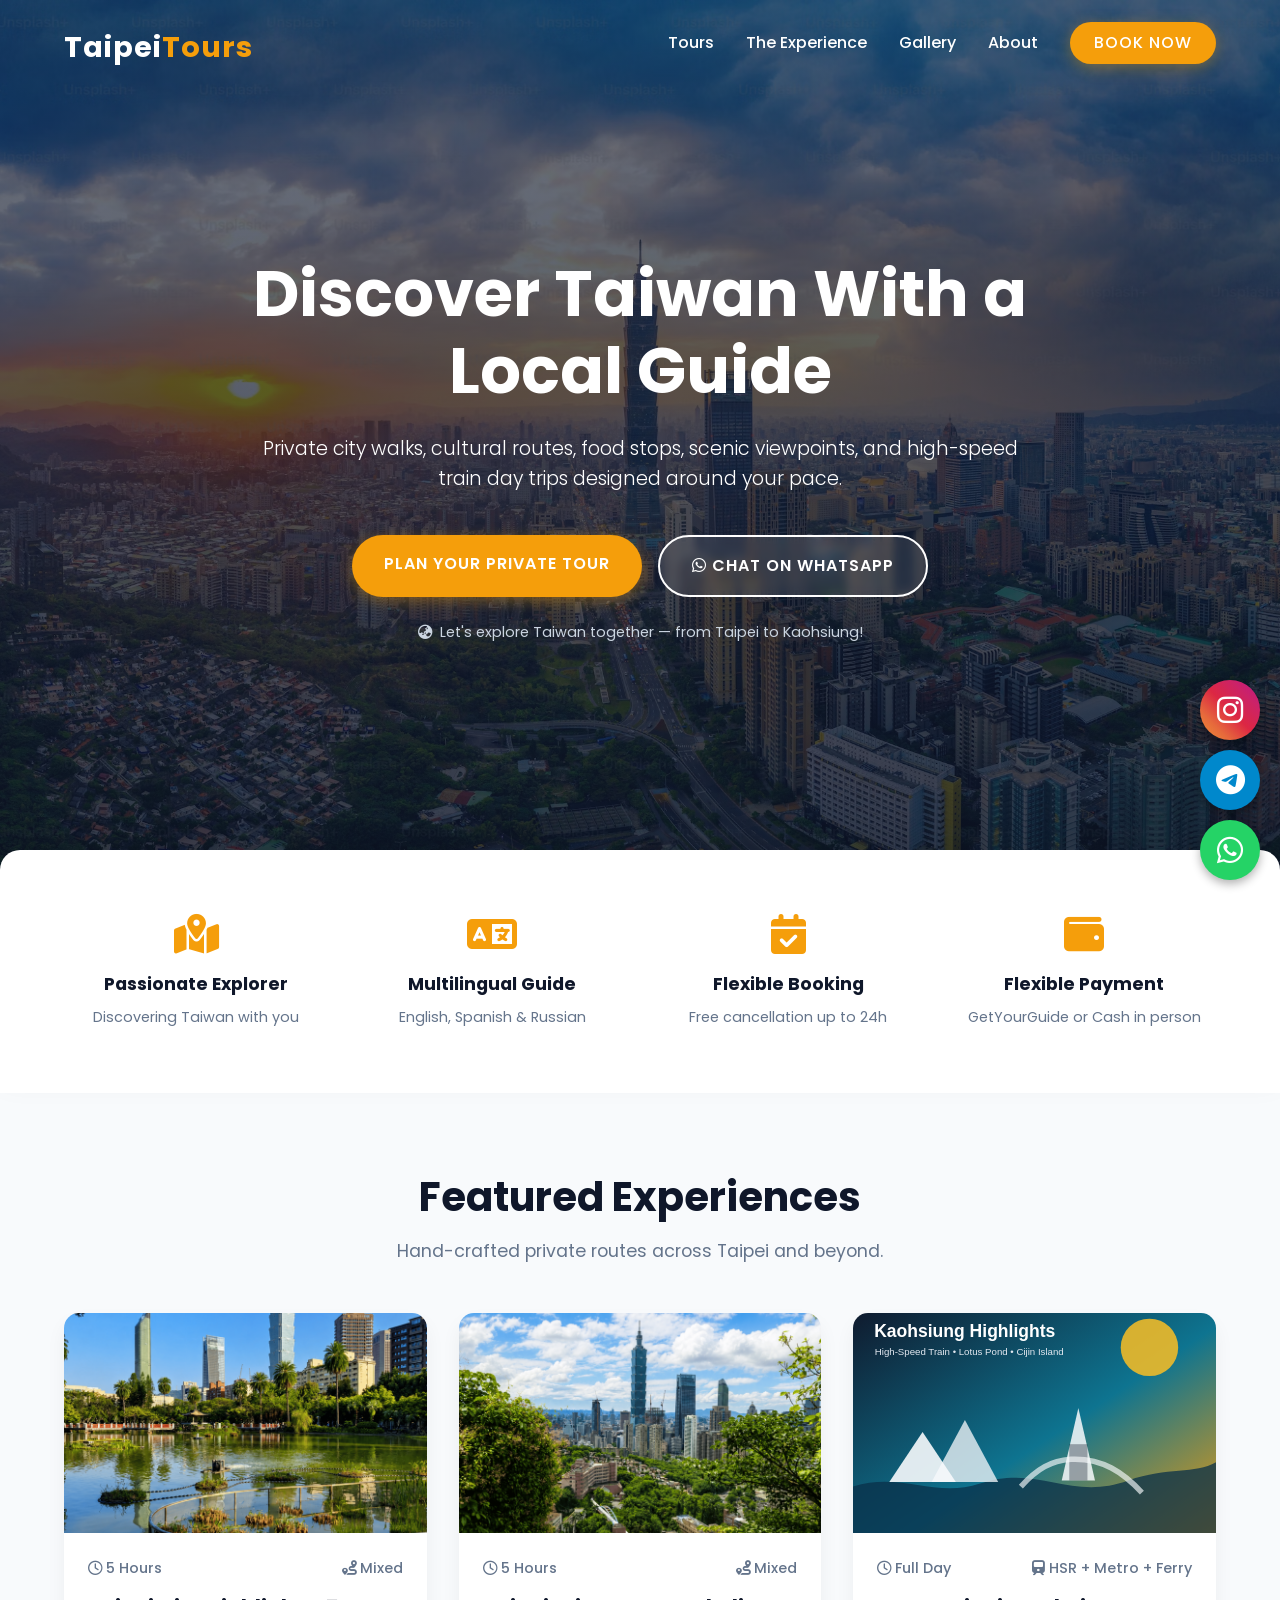
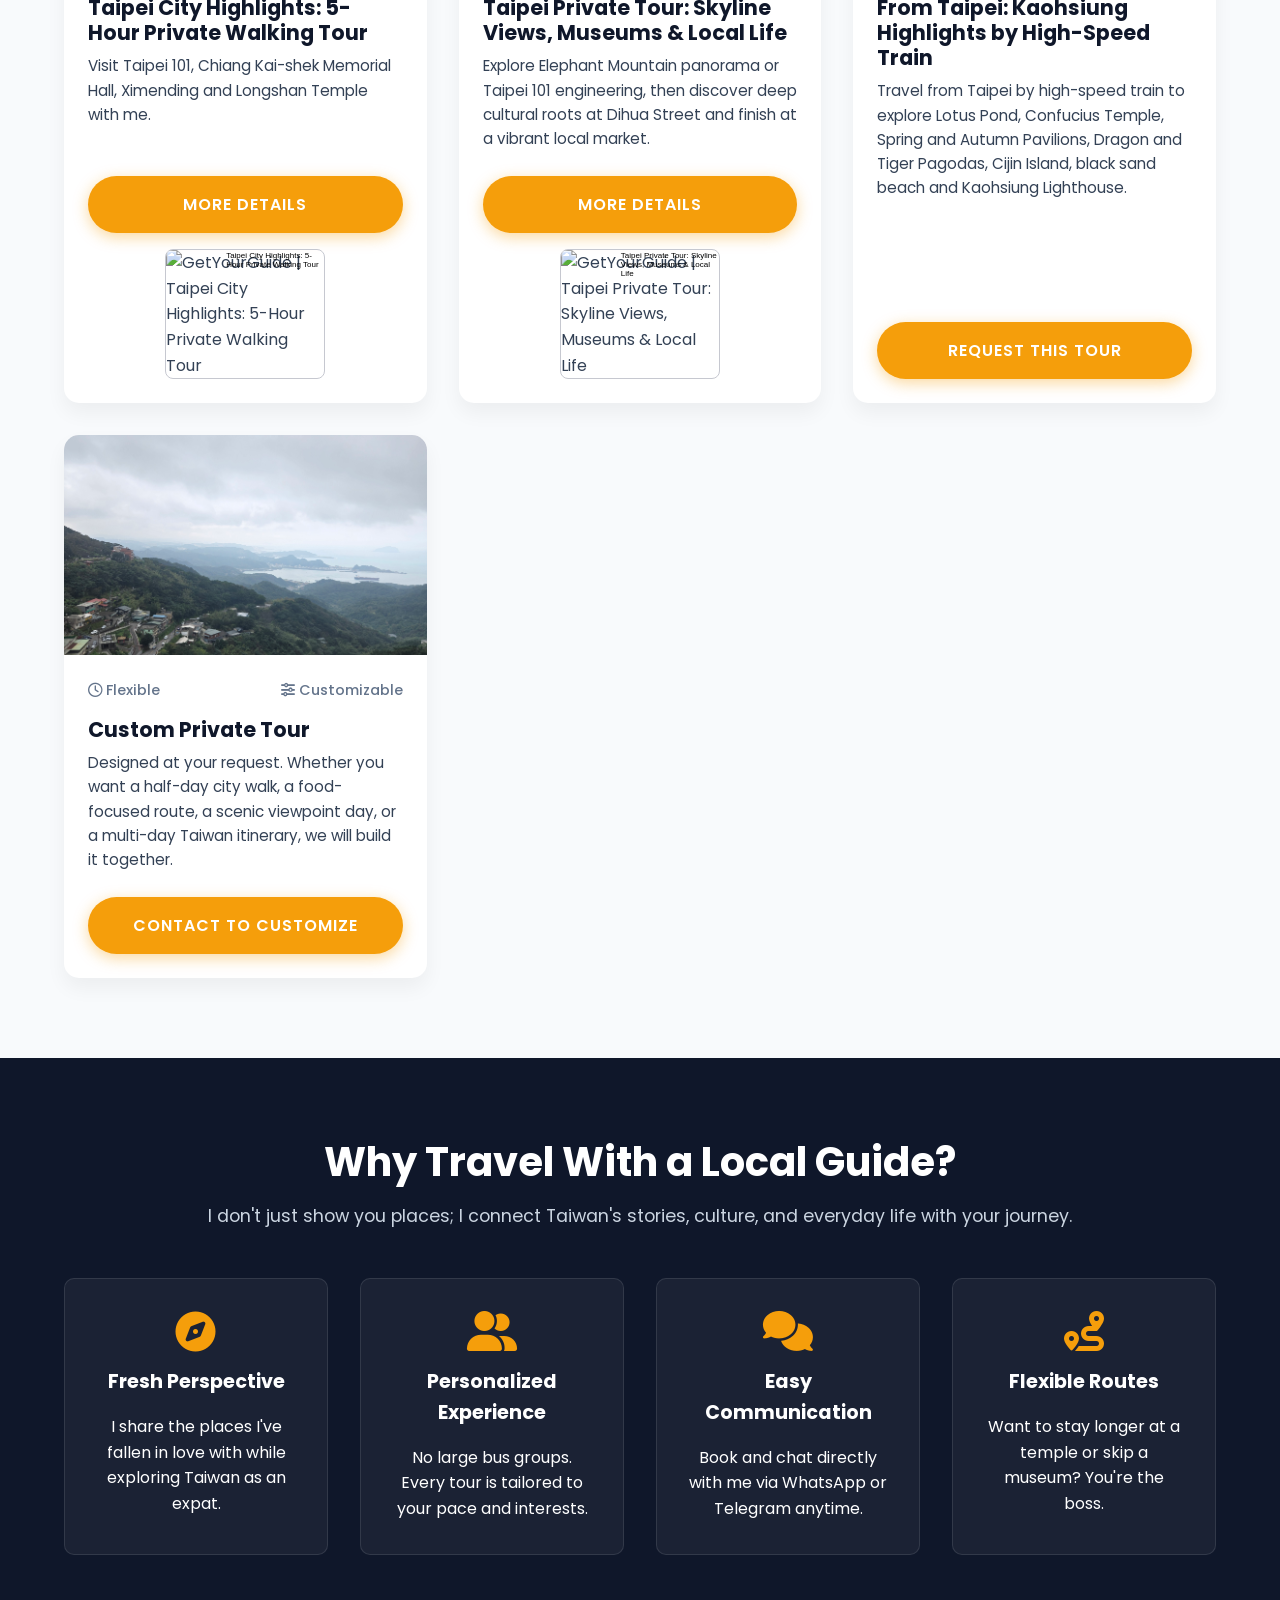
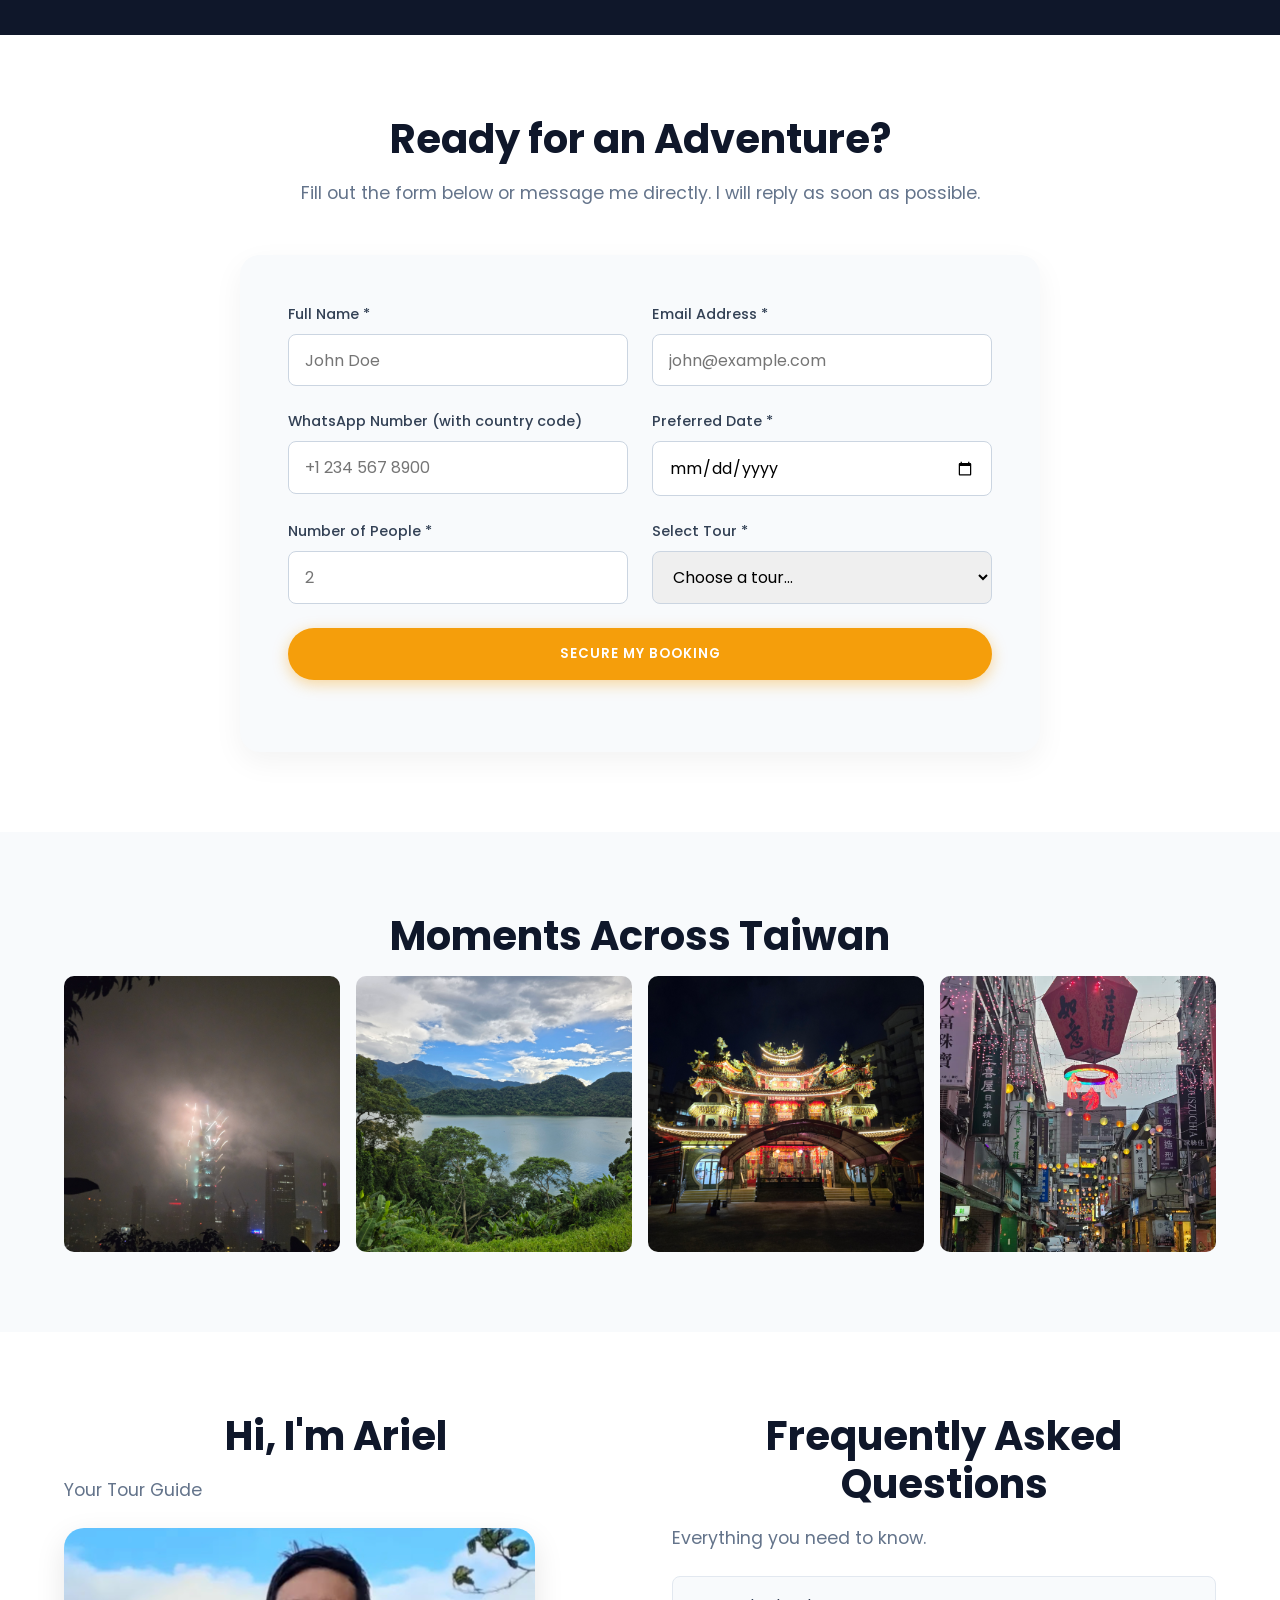
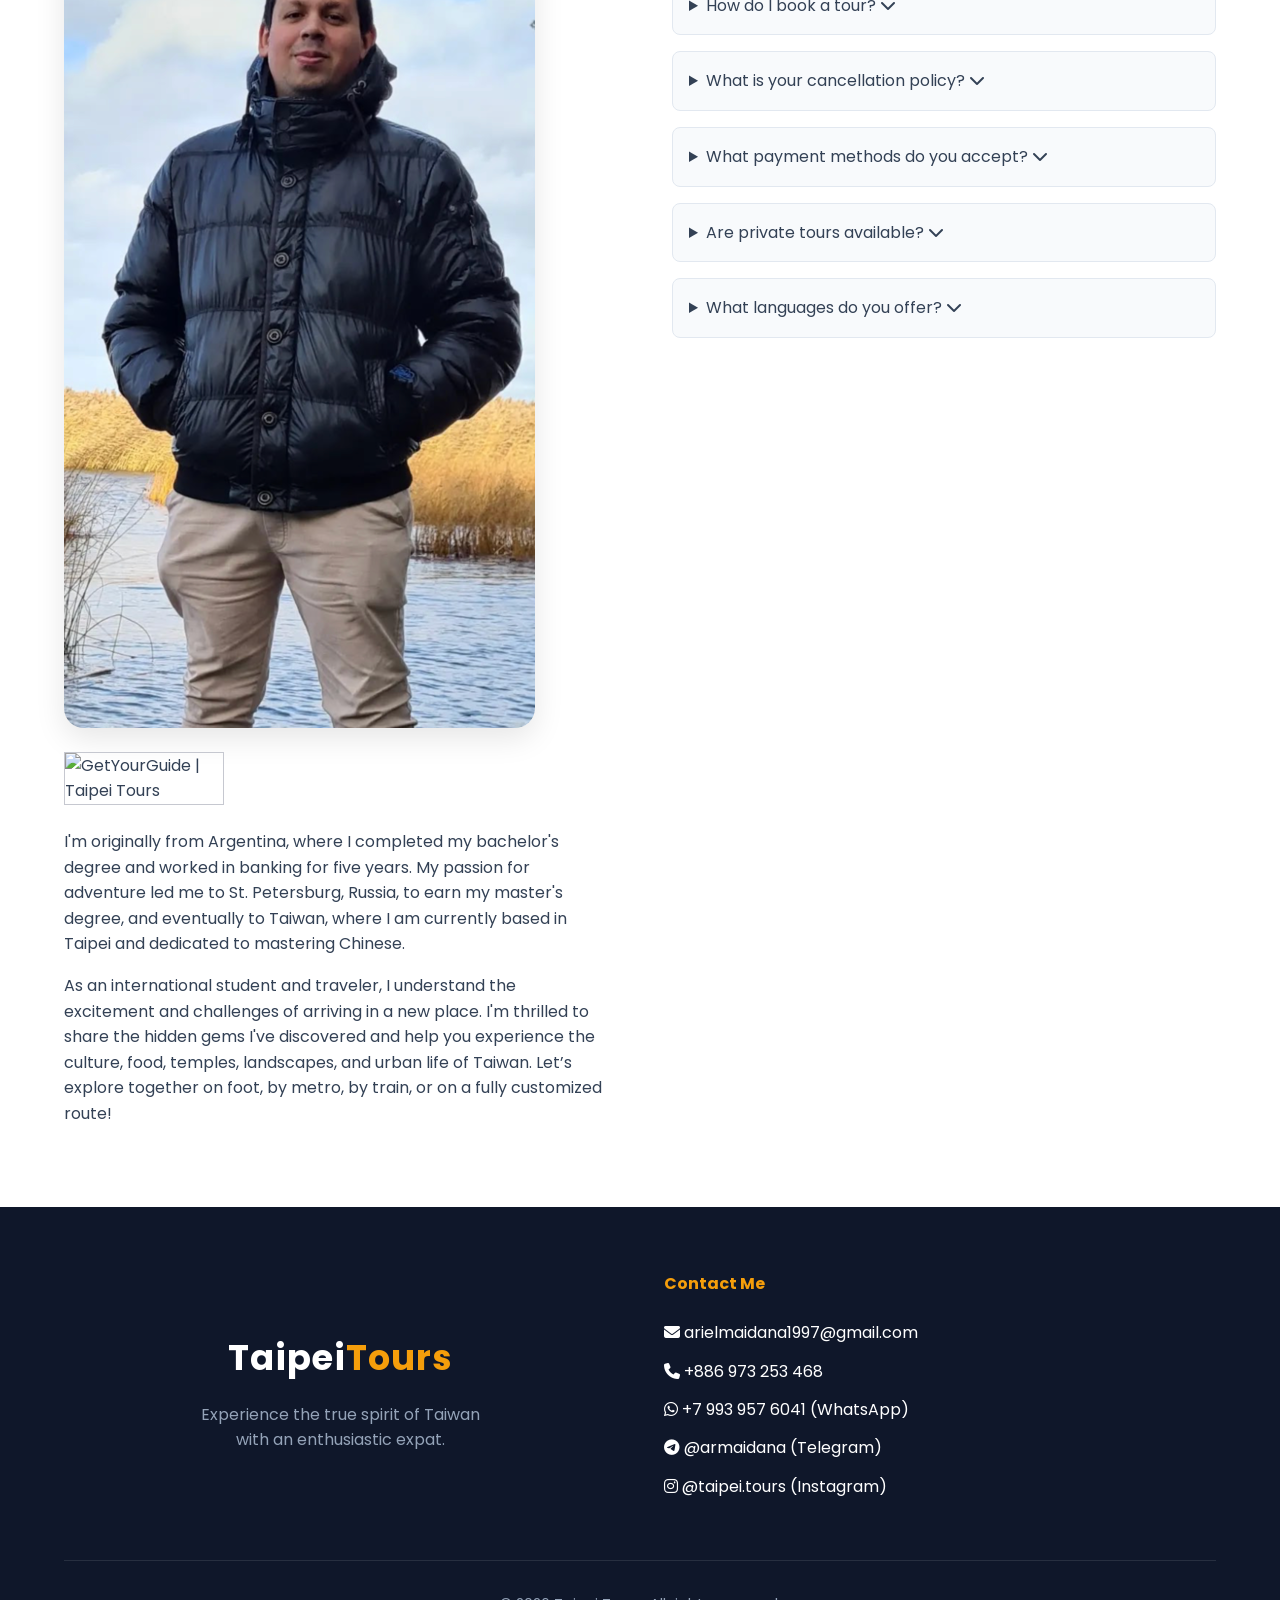
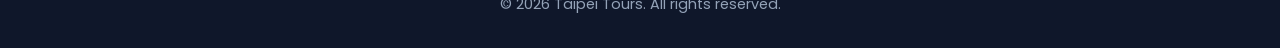
==== commit dbd88b5f: "Update image source from JPEG to PNG format" ====
--- a/index.html
+++ b/index.html
@@ -383,7 +383,7 @@
             </div>
             
             <div class="tour-card">
-                <img src="WhatsApp Image 2026-05-15 at 22.33.45.jpeg" alt="Taipei Private Tour: Skyline Views, Museums & Local Life" class="tour-img">
+                <img src="WhatsApp Image 2026-05-15 at 22.33.45.png" alt="Taipei Private Tour: Skyline Views, Museums & Local Life" class="tour-img">
                 <div class="tour-content">
                     <div>
                         <div class="tour-meta">
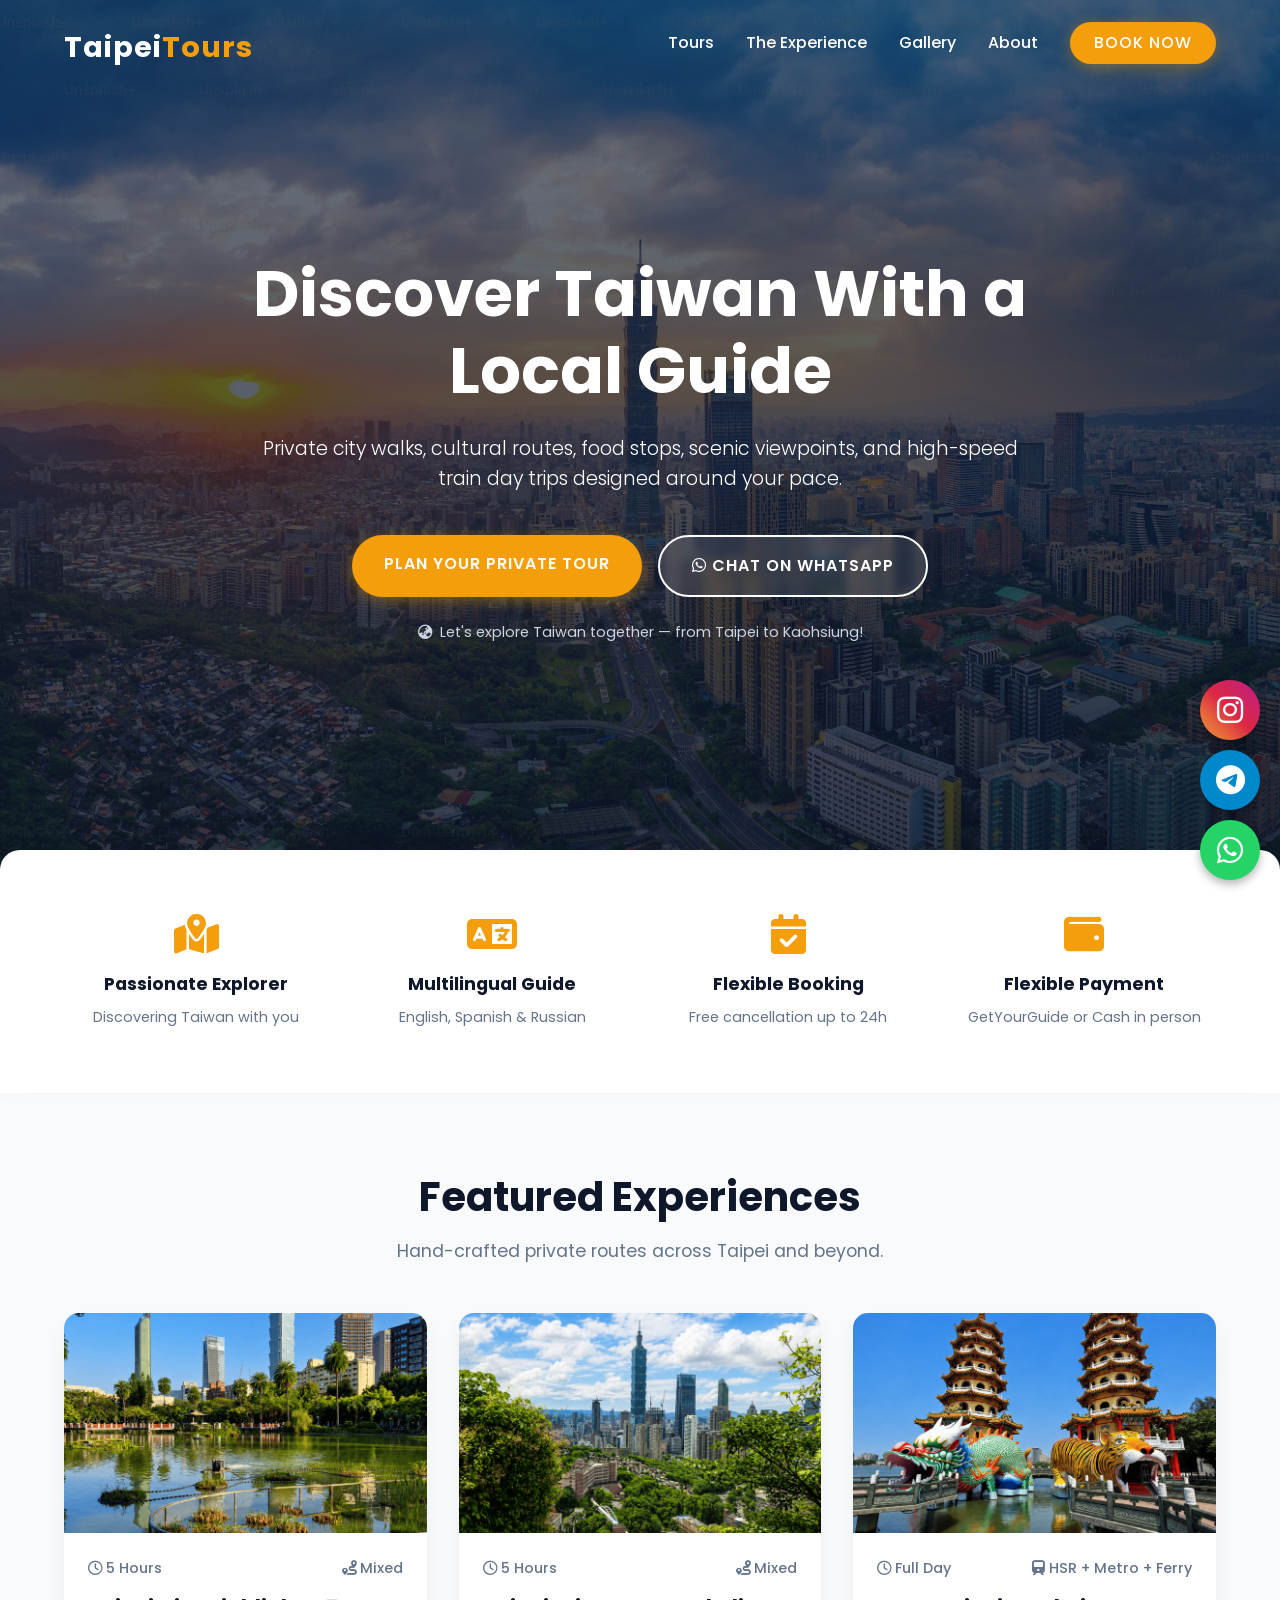
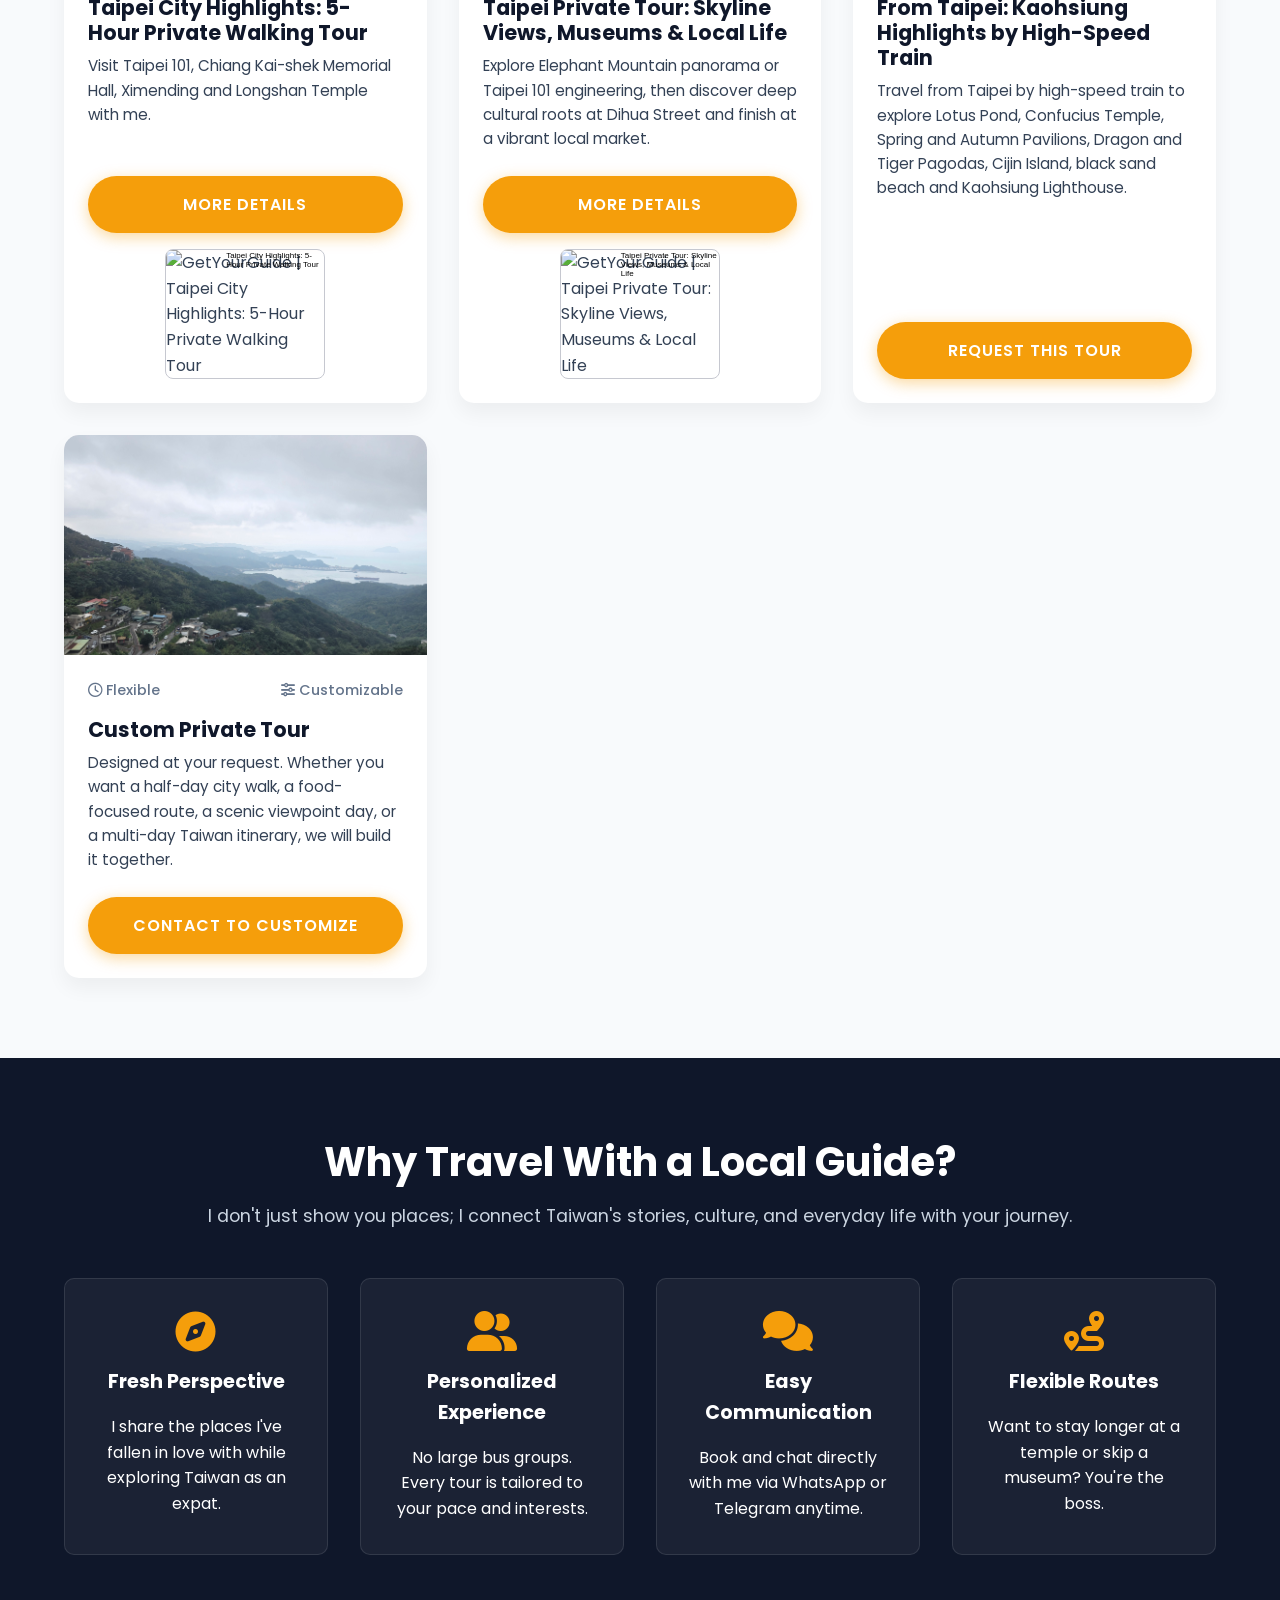
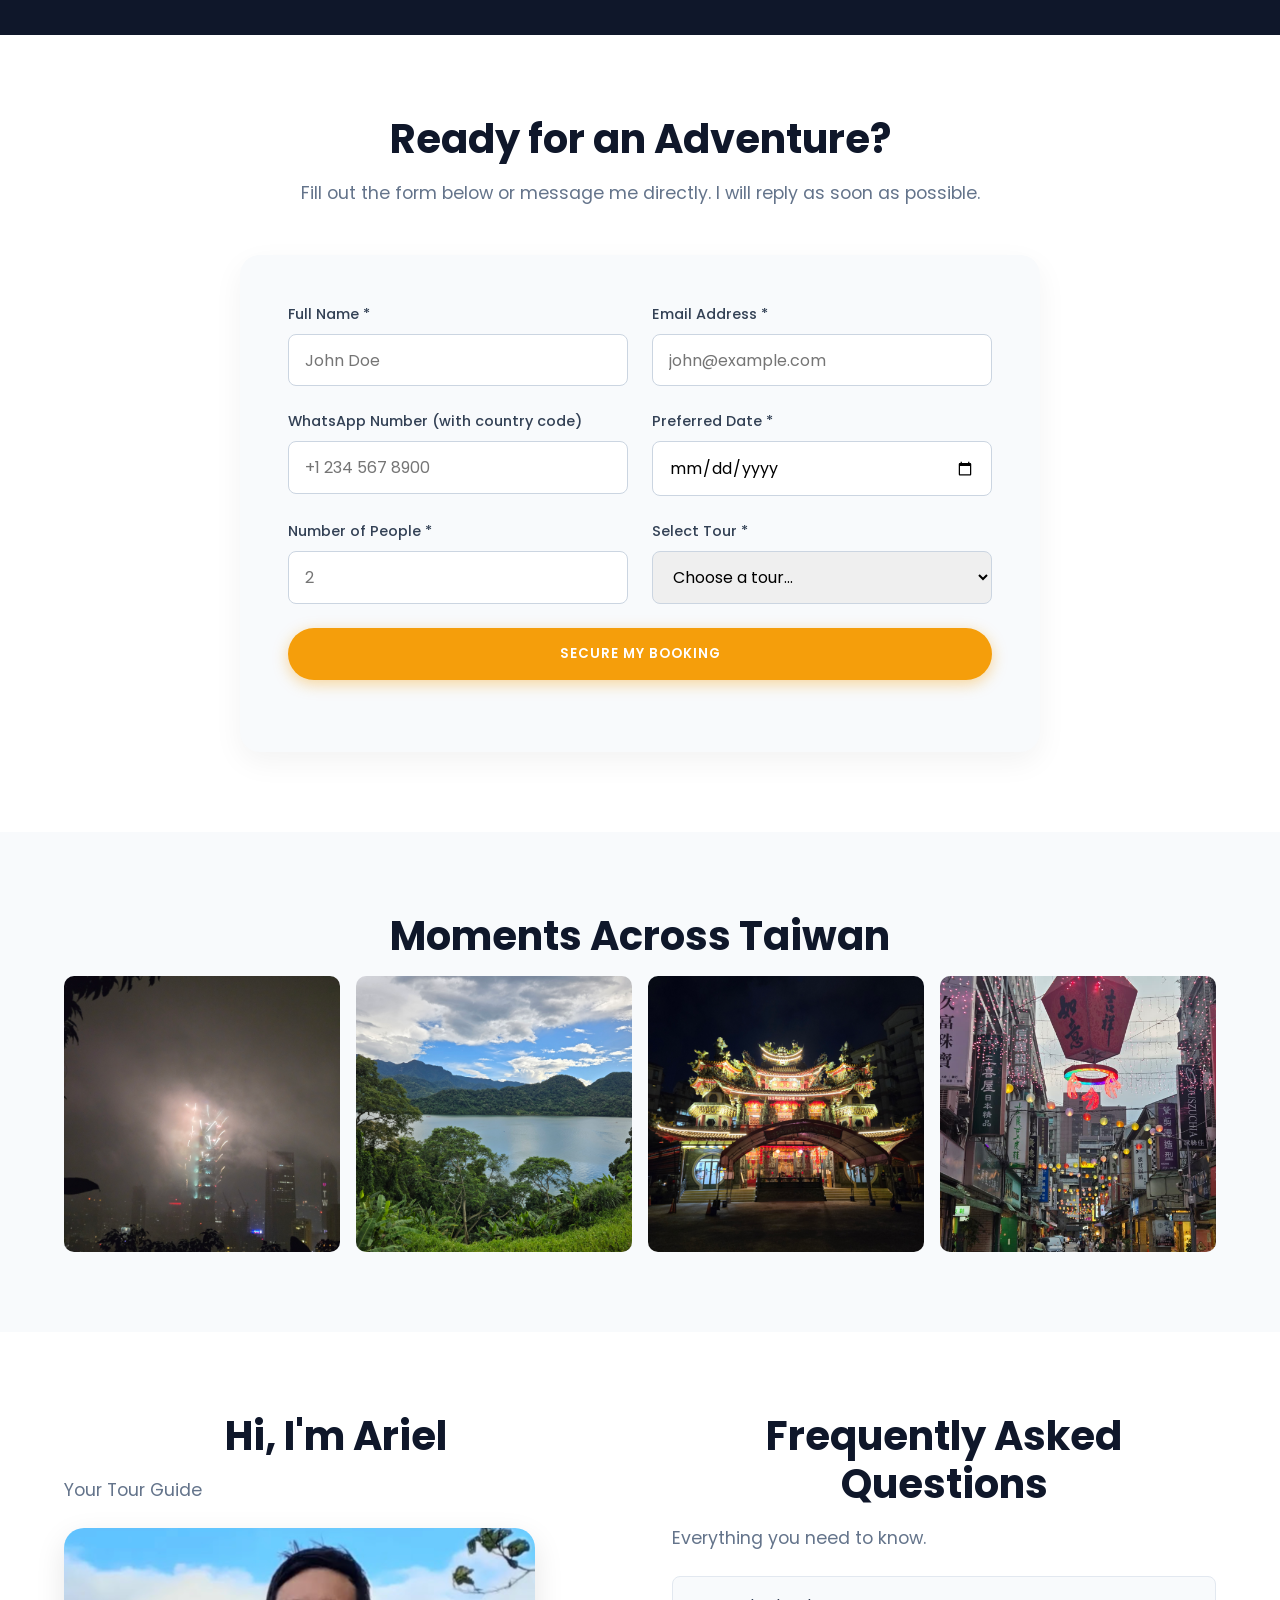
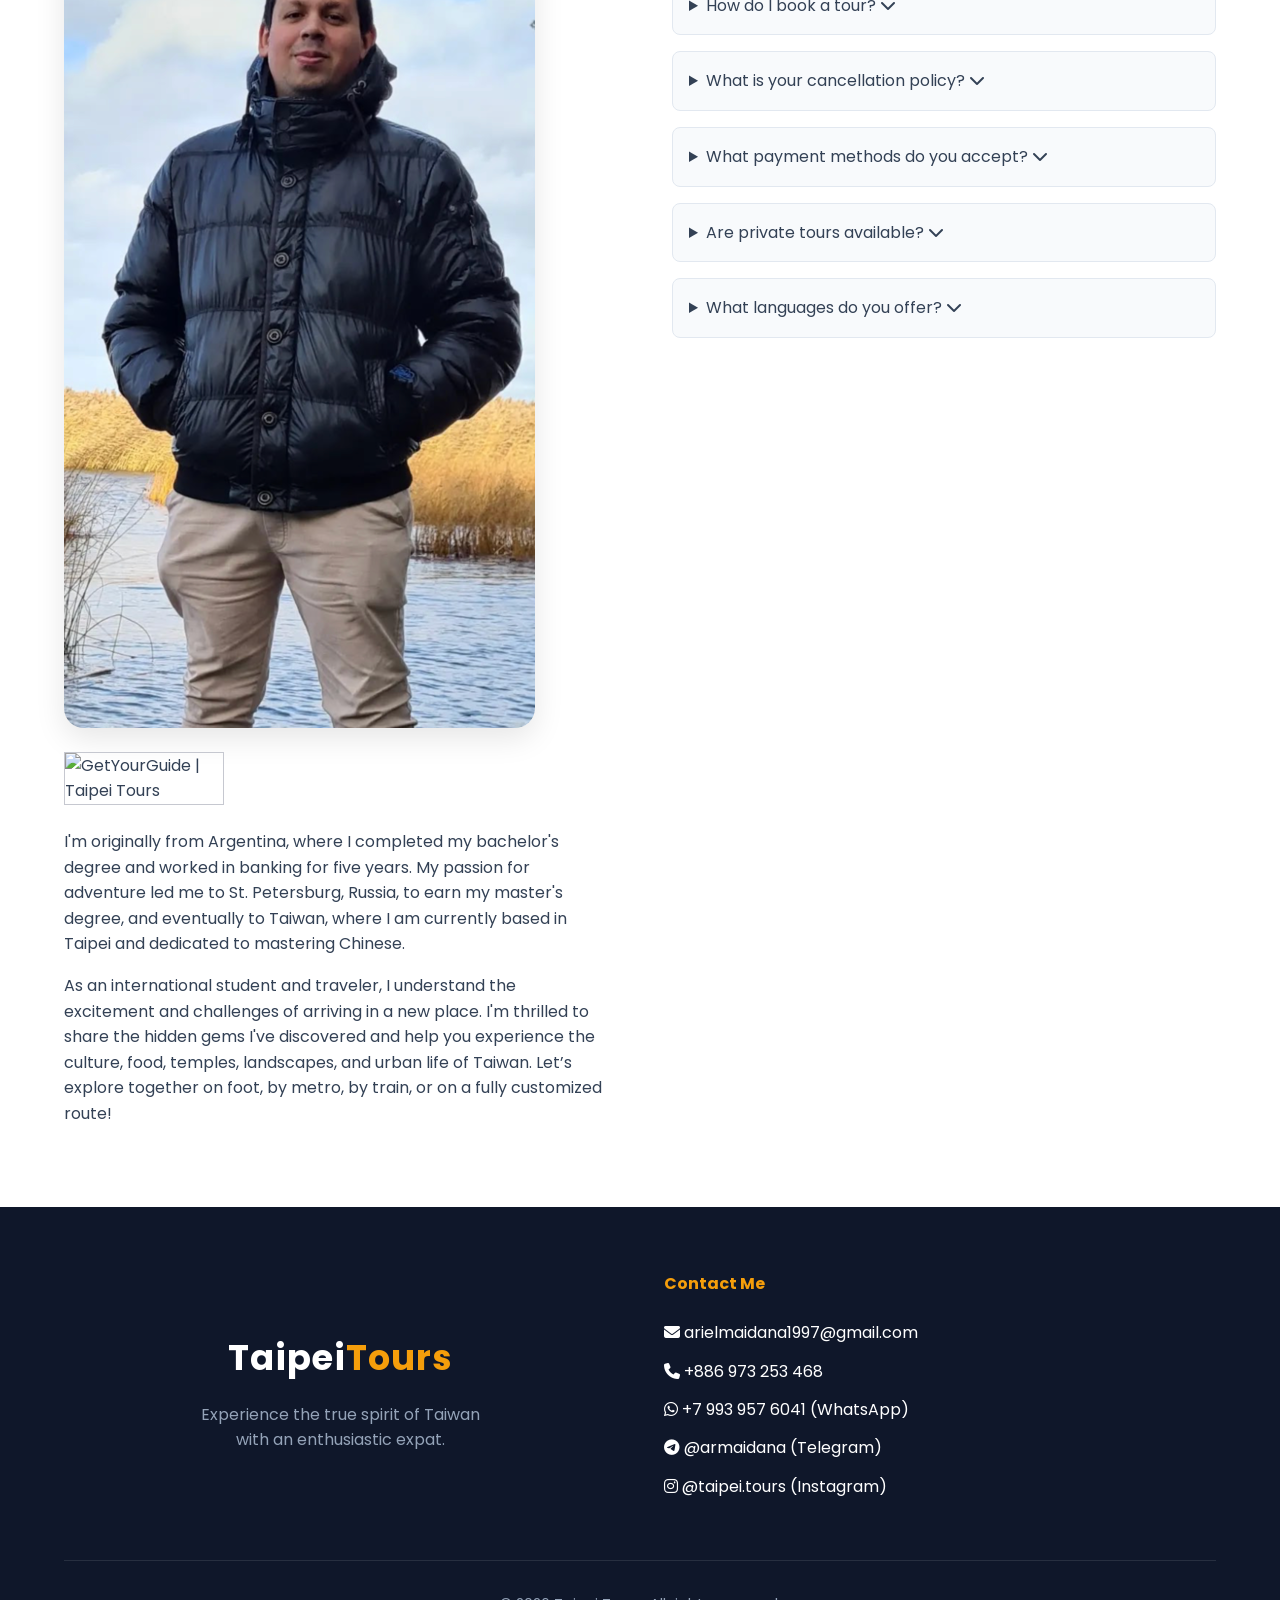
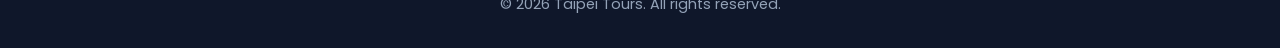
==== commit 07662034: "Replace SVG image with PNG image in tour card" ====
--- a/index.html
+++ b/index.html
@@ -5,7 +5,7 @@
     <meta name="viewport" content="width=device-width, initial-scale=1.0">
     <meta name="description" content="Discover Taiwan with a passionate local guide. Private city walks, cultural routes, food experiences, scenic viewpoints, and high-speed train day trips across Taiwan.">
     <meta name="keywords" content="Taiwan tours, Taipei private tours, Kaohsiung day trip, Taiwan local guide, Spanish guide Taiwan, Russian guide Taiwan, private tours Taiwan">
-    <title>Taiwan Tours | Private Local Experiences</title>
+    <title>Taipei Tours | Private Local Experiences</title>
     
     <link rel="icon" type="image/png" href="logo.png">
     
@@ -403,7 +403,7 @@
 
 
             <div class="tour-card">
-                <img src="data:image/svg+xml,%3Csvg%20xmlns%3D%22http%3A//www.w3.org/2000/svg%22%20viewBox%3D%220%200%201200%20800%22%3E%0A%20%20%3Cdefs%3E%0A%20%20%20%20%3ClinearGradient%20id%3D%22g%22%20x1%3D%220%22%20y1%3D%220%22%20x2%3D%221%22%20y2%3D%221%22%3E%0A%20%20%20%20%20%20%3Cstop%20offset%3D%220%25%22%20stop-color%3D%22%230f172a%22/%3E%0A%20%20%20%20%20%20%3Cstop%20offset%3D%2255%25%22%20stop-color%3D%22%230e7490%22/%3E%0A%20%20%20%20%20%20%3Cstop%20offset%3D%22100%25%22%20stop-color%3D%22%23f59e0b%22/%3E%0A%20%20%20%20%3C/linearGradient%3E%0A%20%20%3C/defs%3E%0A%20%20%3Crect%20width%3D%221200%22%20height%3D%22800%22%20fill%3D%22url%28%23g%29%22/%3E%0A%20%20%3Ccircle%20cx%3D%22980%22%20cy%3D%22150%22%20r%3D%2295%22%20fill%3D%22%23fbbf24%22%20opacity%3D%220.85%22/%3E%0A%20%20%3Cpath%20d%3D%22M0%20610%20C160%20560%20270%20650%20420%20600%20C610%20535%20720%20660%20910%20590%20C1040%20545%201130%20570%201200%20530%20L1200%20800%20L0%20800%20Z%22%20fill%3D%22%23082f49%22%20opacity%3D%220.75%22/%3E%0A%20%20%3Cpath%20d%3D%22M120%20595%20L230%20430%20L340%20595%20Z%22%20fill%3D%22%23f8fafc%22%20opacity%3D%220.9%22/%3E%0A%20%20%3Cpath%20d%3D%22M260%20595%20L370%20390%20L480%20595%20Z%22%20fill%3D%22%23f8fafc%22%20opacity%3D%220.75%22/%3E%0A%20%20%3Cpath%20d%3D%22M690%20590%20L745%20350%20L800%20590%20Z%22%20fill%3D%22%23f8fafc%22%20opacity%3D%220.85%22/%3E%0A%20%20%3Crect%20x%3D%22715%22%20y%3D%22470%22%20width%3D%2260%22%20height%3D%22120%22%20fill%3D%22%230f172a%22%20opacity%3D%220.35%22/%3E%0A%20%20%3Cpath%20d%3D%22M555%20610%20C610%20550%20655%20525%20720%20520%20C825%20515%20895%20565%20955%20630%22%20fill%3D%22none%22%20stroke%3D%22%23f8fafc%22%20stroke-width%3D%2218%22%20opacity%3D%220.65%22/%3E%0A%20%20%3Ctext%20x%3D%2270%22%20y%3D%22115%22%20fill%3D%22%23ffffff%22%20font-family%3D%22Poppins%2C%20Arial%2C%20sans-serif%22%20font-size%3D%2258%22%20font-weight%3D%22700%22%3EKaohsiung%20Highlights%3C/text%3E%0A%20%20%3Ctext%20x%3D%2272%22%20y%3D%22175%22%20fill%3D%22%23e2e8f0%22%20font-family%3D%22Poppins%2C%20Arial%2C%20sans-serif%22%20font-size%3D%2232%22%3EHigh-Speed%20Train%20%E2%80%A2%20Lotus%20Pond%20%E2%80%A2%20Cijin%20Island%3C/text%3E%0A%3C/svg%3E" alt="From Taipei: Kaohsiung Highlights by High-Speed Train" class="tour-img">
+                <img src="templo_mejorado_3000x4000.png" alt="From Taipei: Kaohsiung Highlights by High-Speed Train" class="tour-img">
                 <div class="tour-content">
                     <div>
                         <div class="tour-meta">
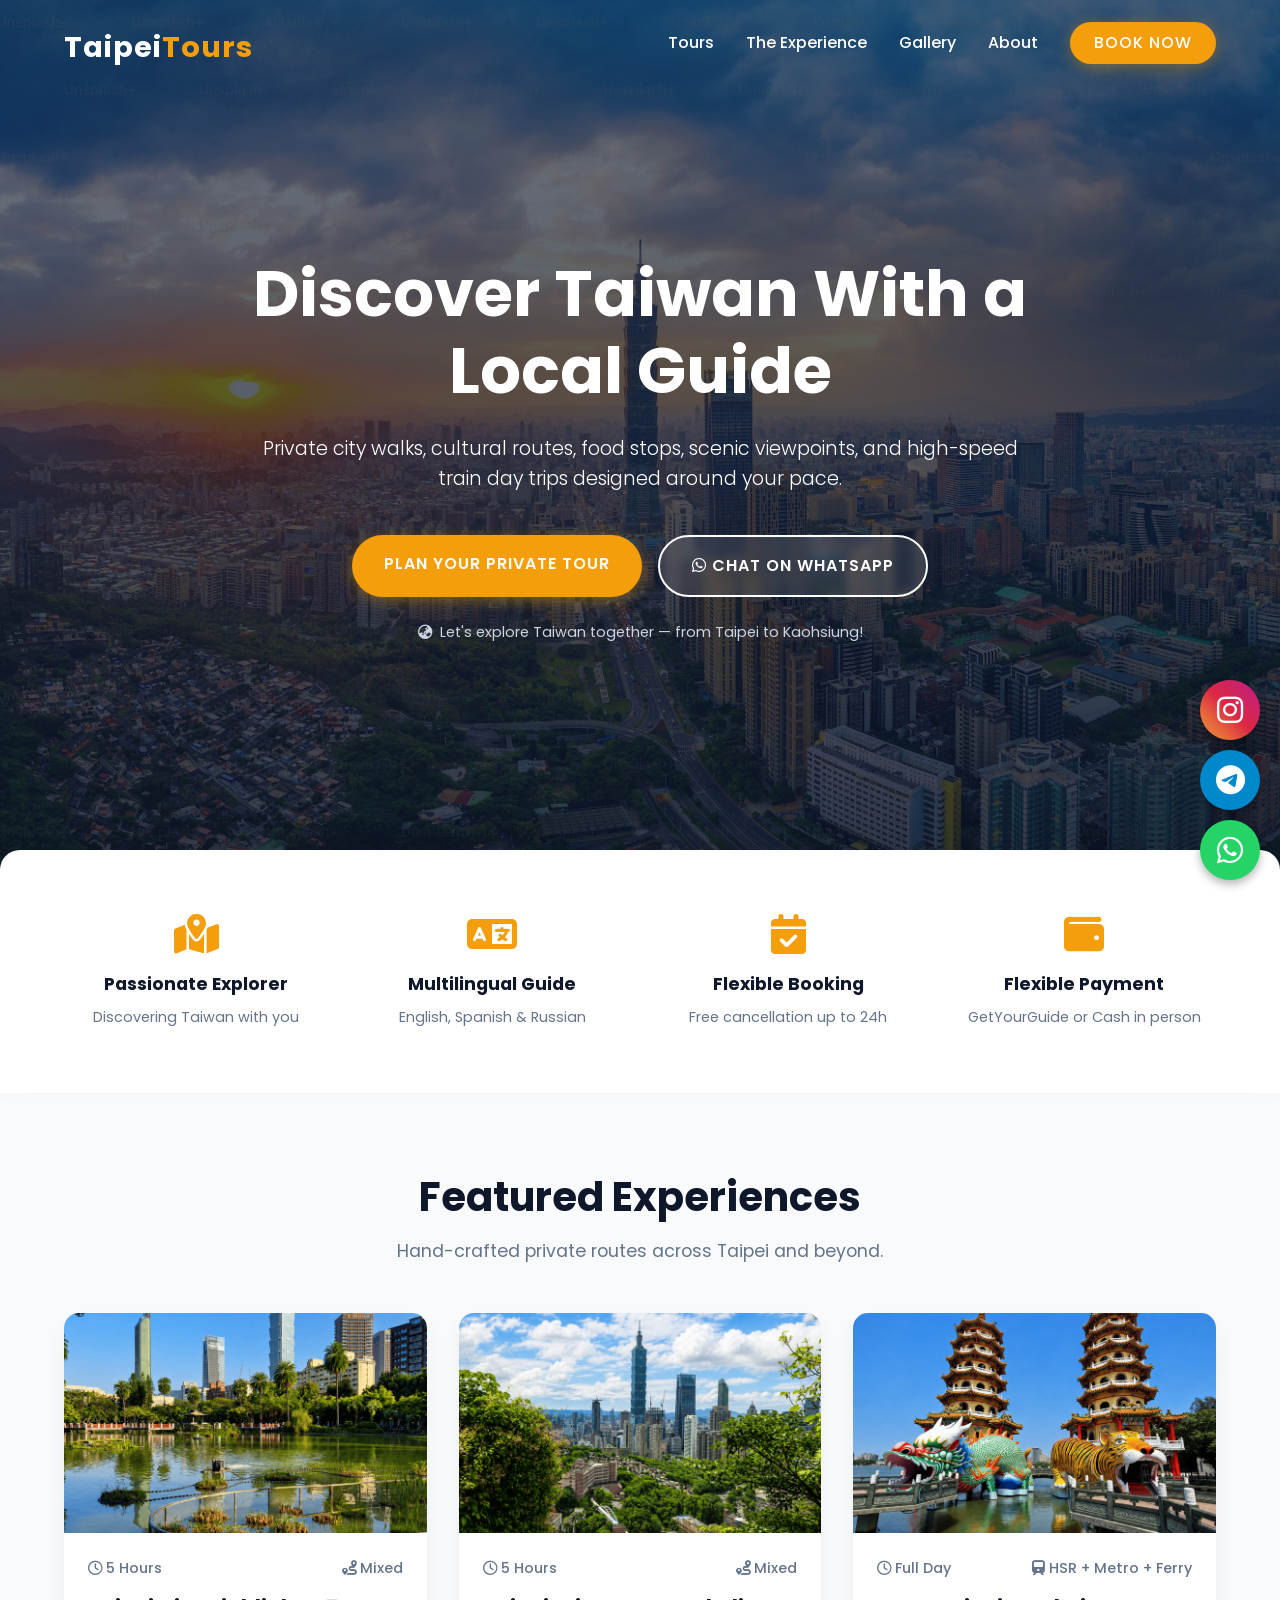
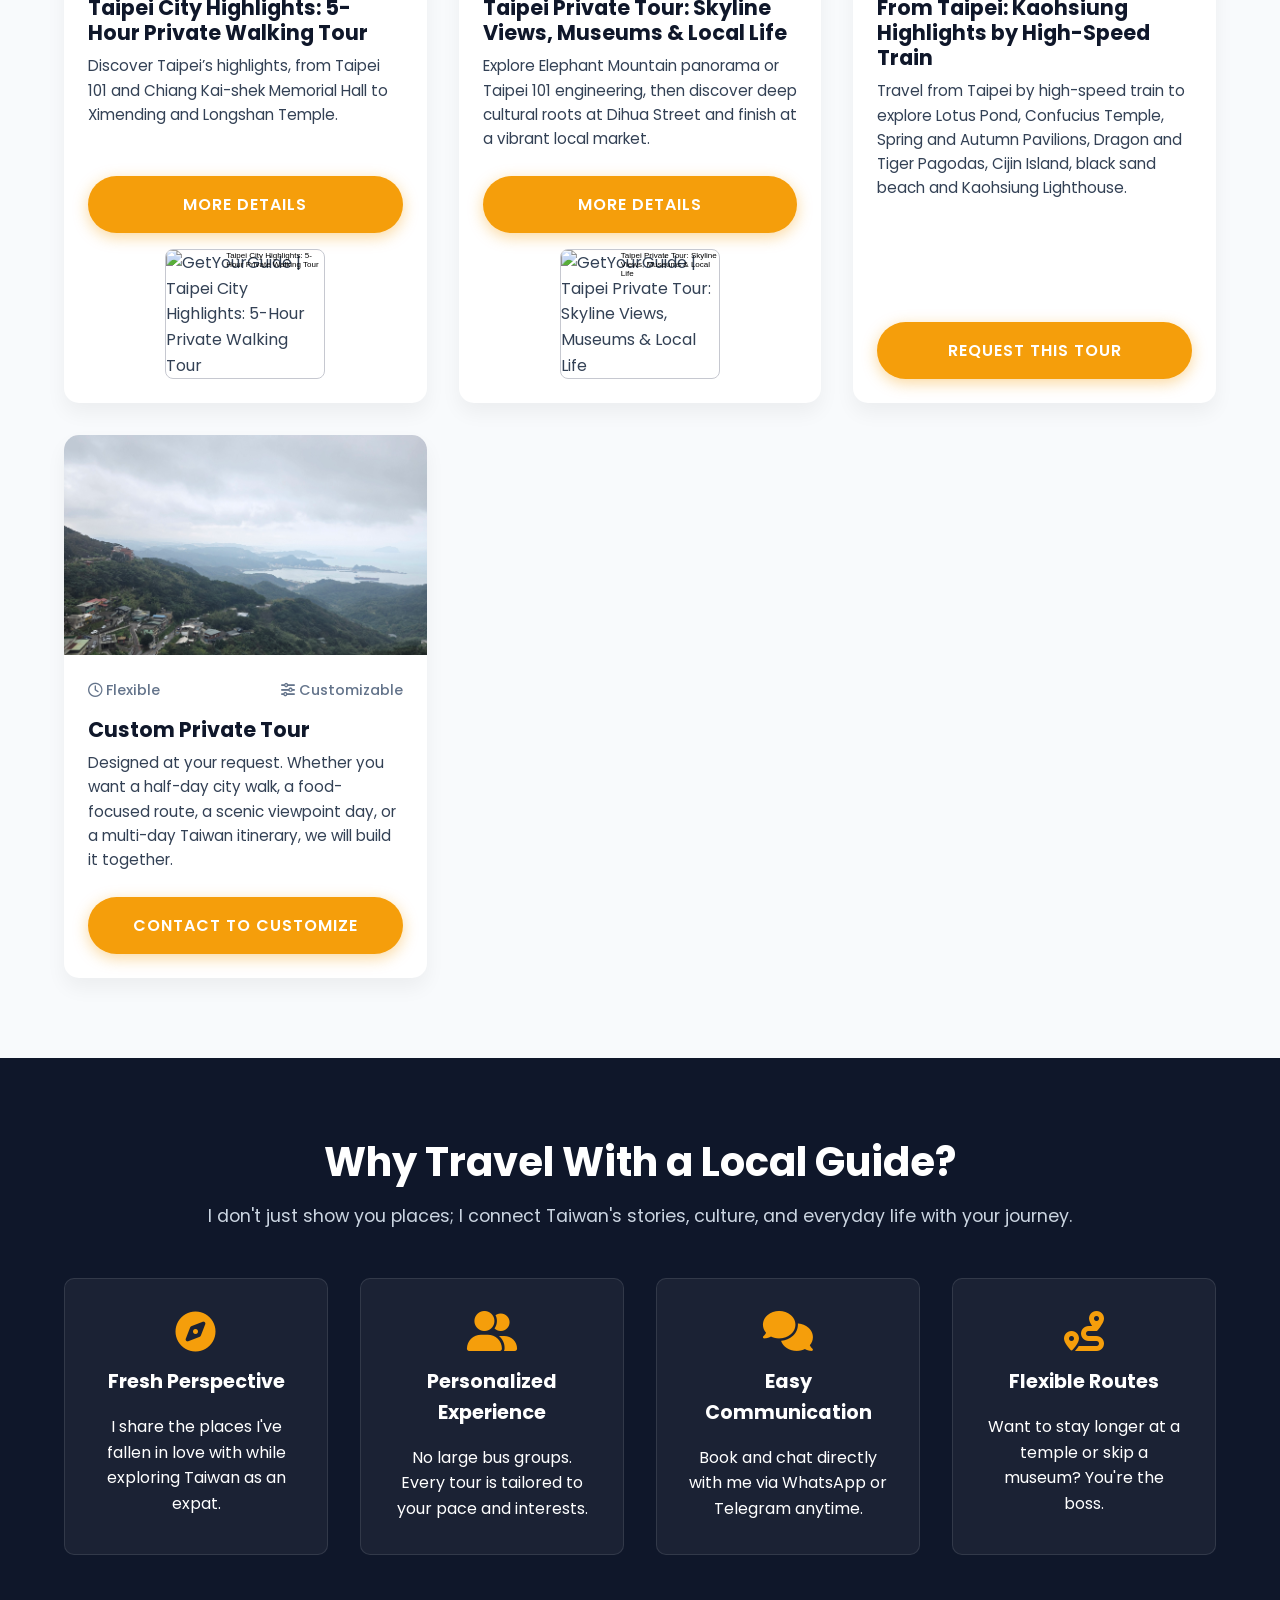
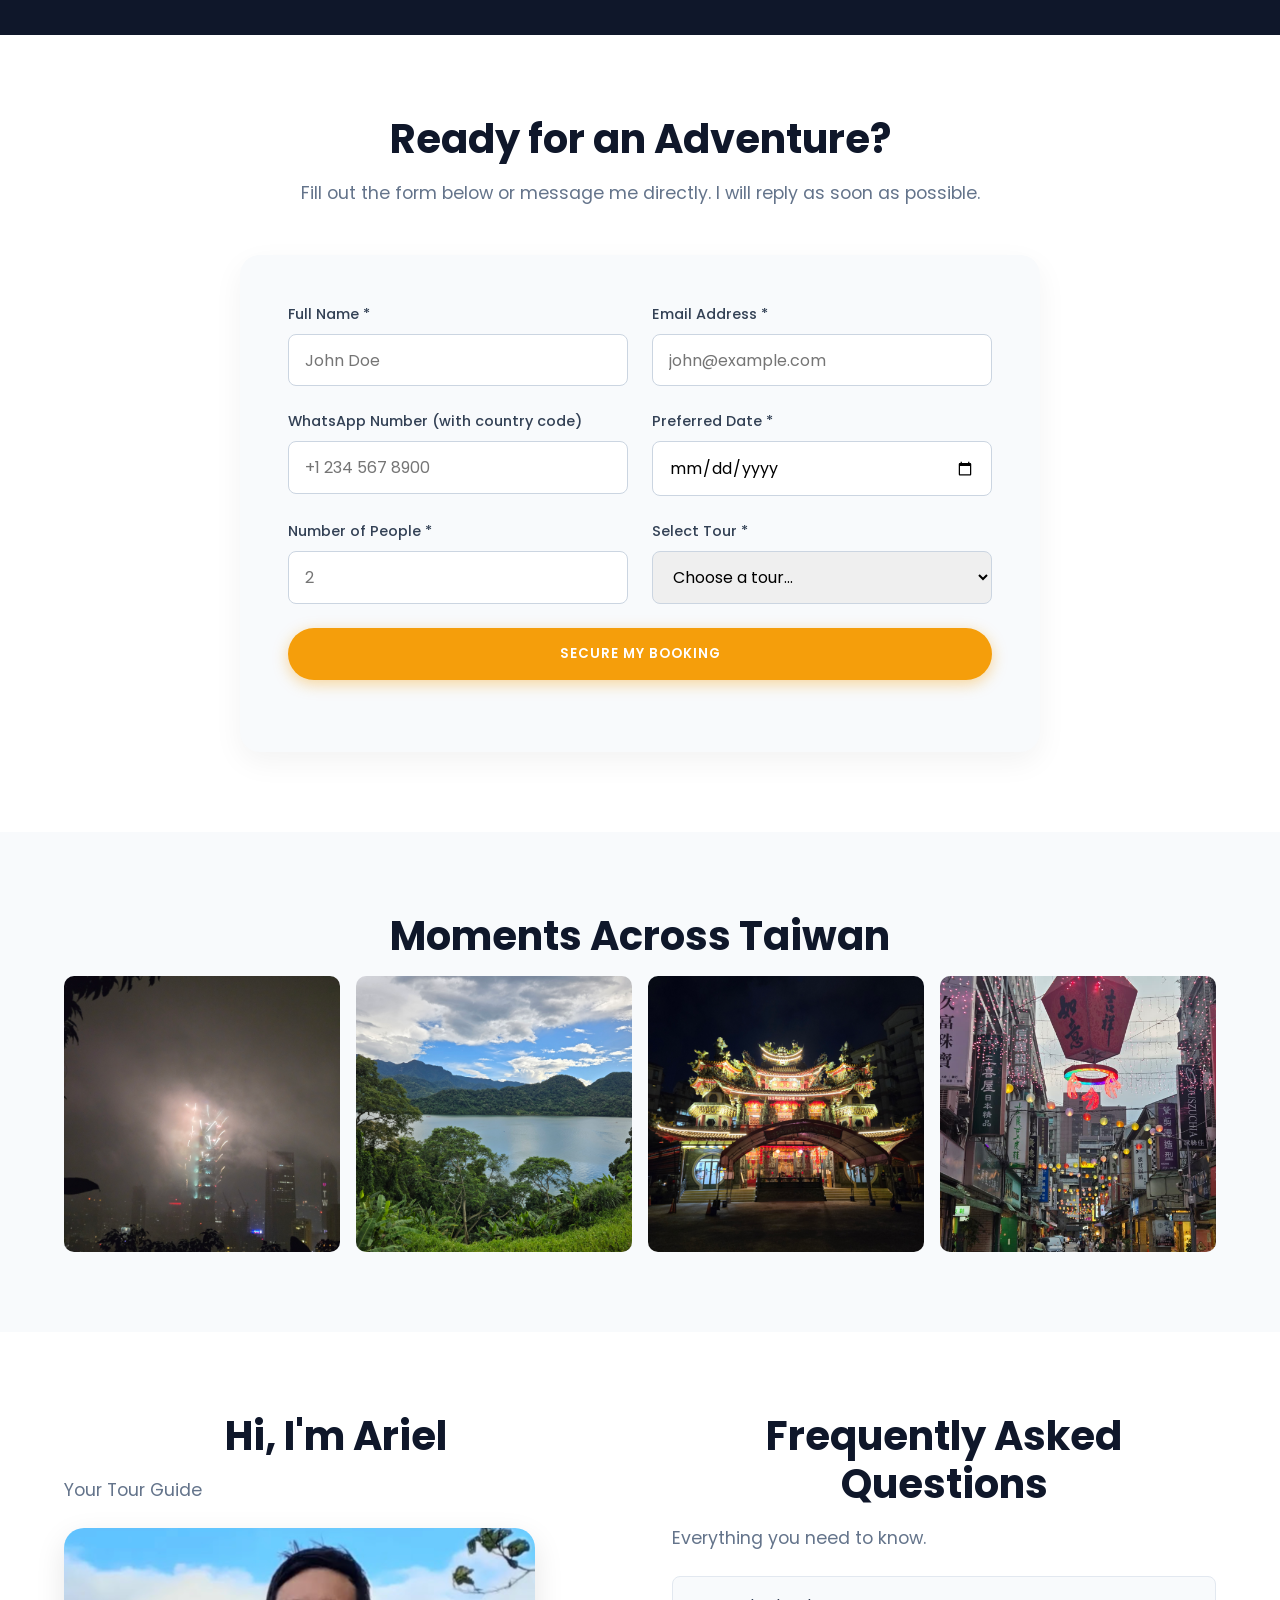
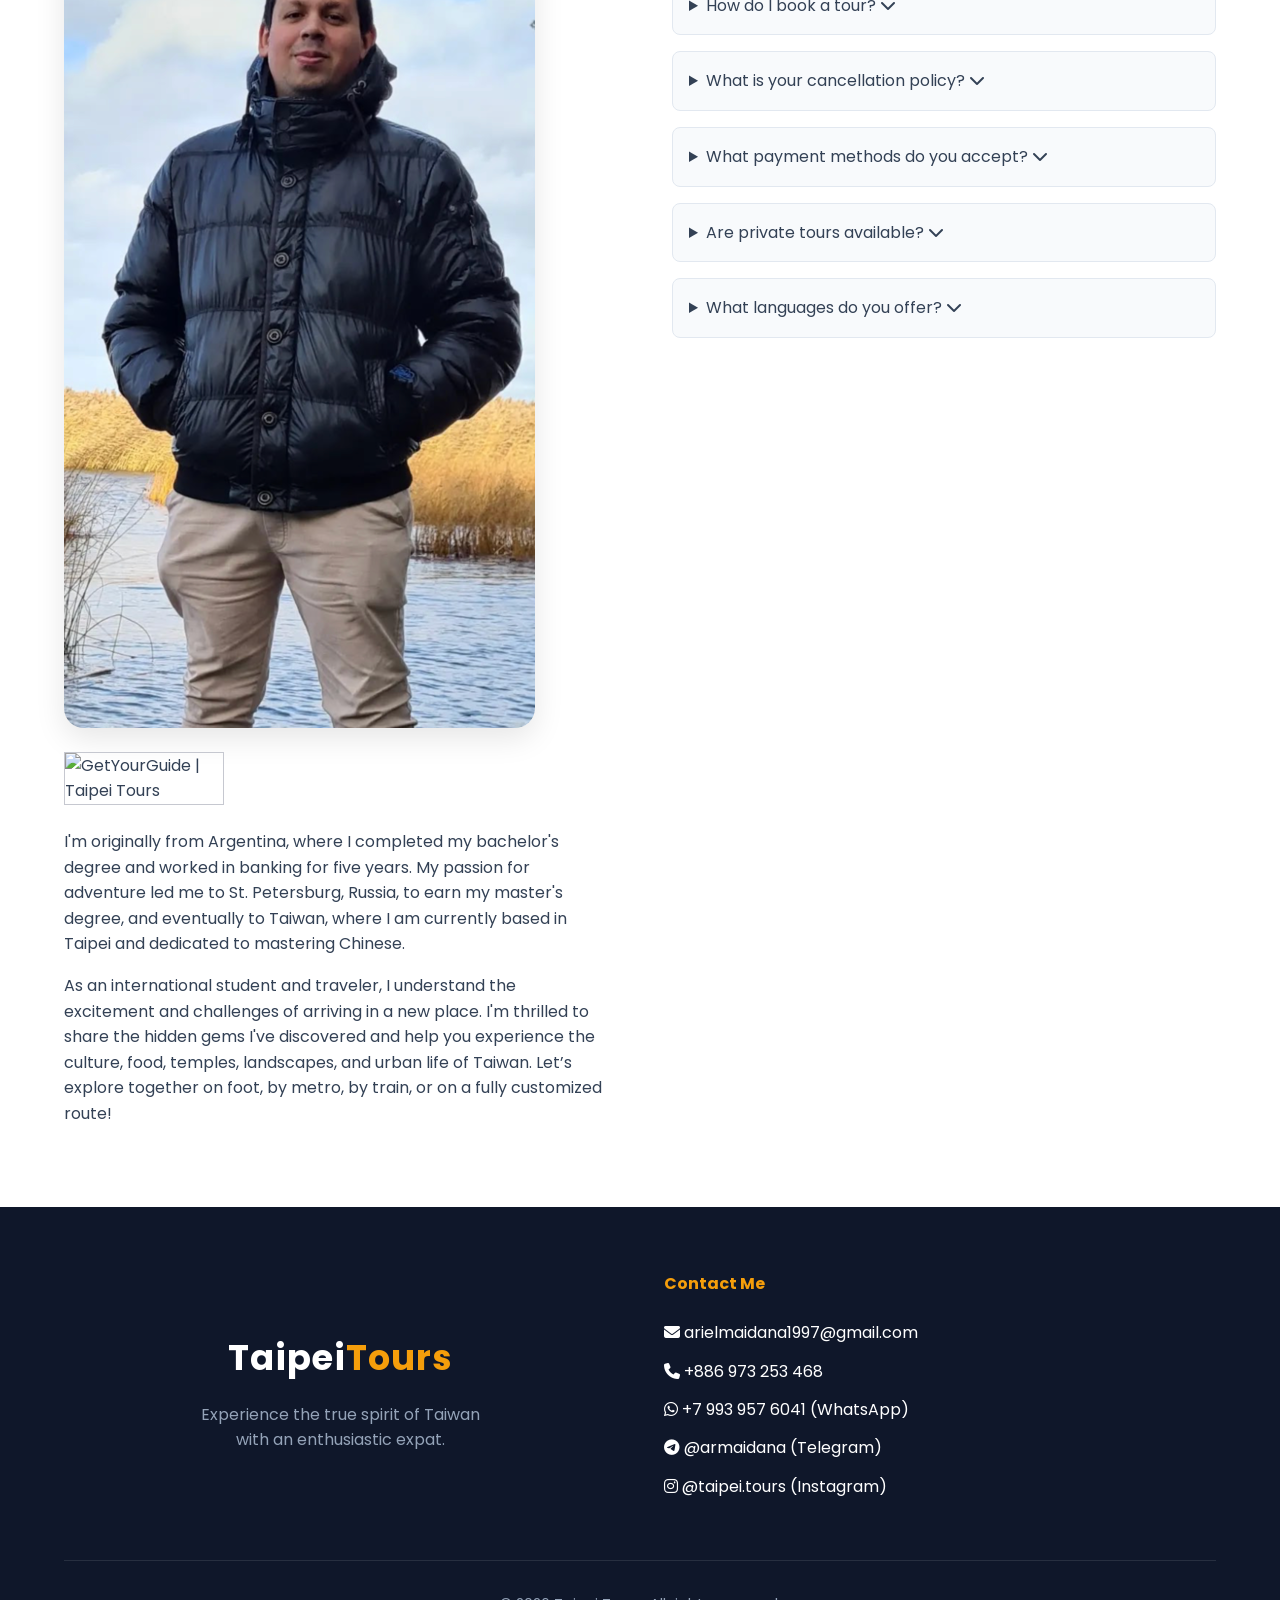
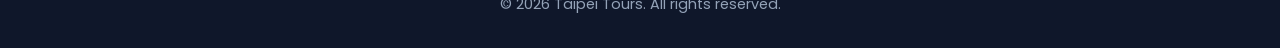
==== commit 490c0ce9: "Update tour description for Taipei City highlights" ====
--- a/index.html
+++ b/index.html
@@ -372,7 +372,7 @@
                             <span><i class="fas fa-route"></i> Mixed</span>
                         </div>
                         <h3 class="tour-title">Taipei City Highlights: 5-Hour Private Walking Tour</h3>
-                        <p class="tour-desc">Visit Taipei 101, Chiang Kai-shek Memorial Hall, Ximending and Longshan Temple with me.</p>
+                        <p class="tour-desc">Discover Taipei’s highlights, from Taipei 101 and Chiang Kai-shek Memorial Hall to Ximending and Longshan Temple.</p>
                     </div>
                     <div class="tour-actions">
                         <a href="taipei-city-highlights.html" class="btn btn-primary">More Details</a>
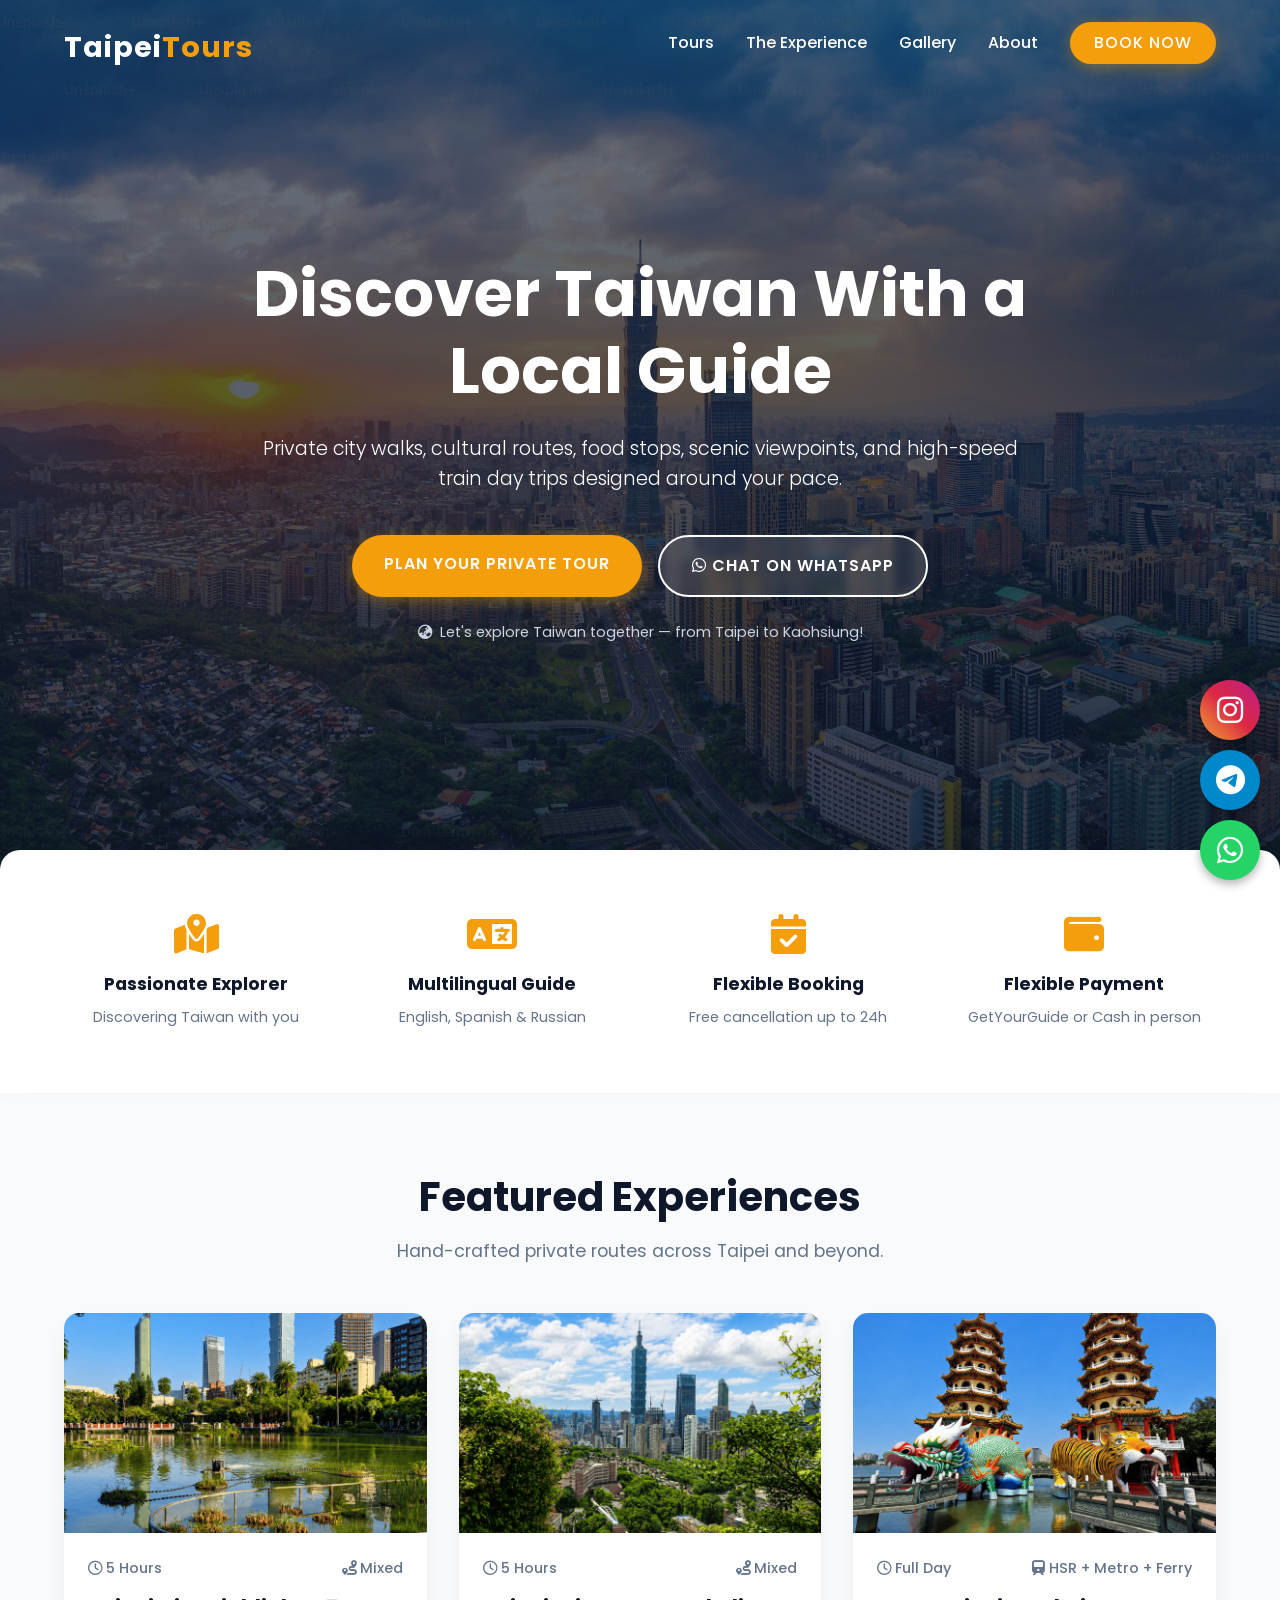
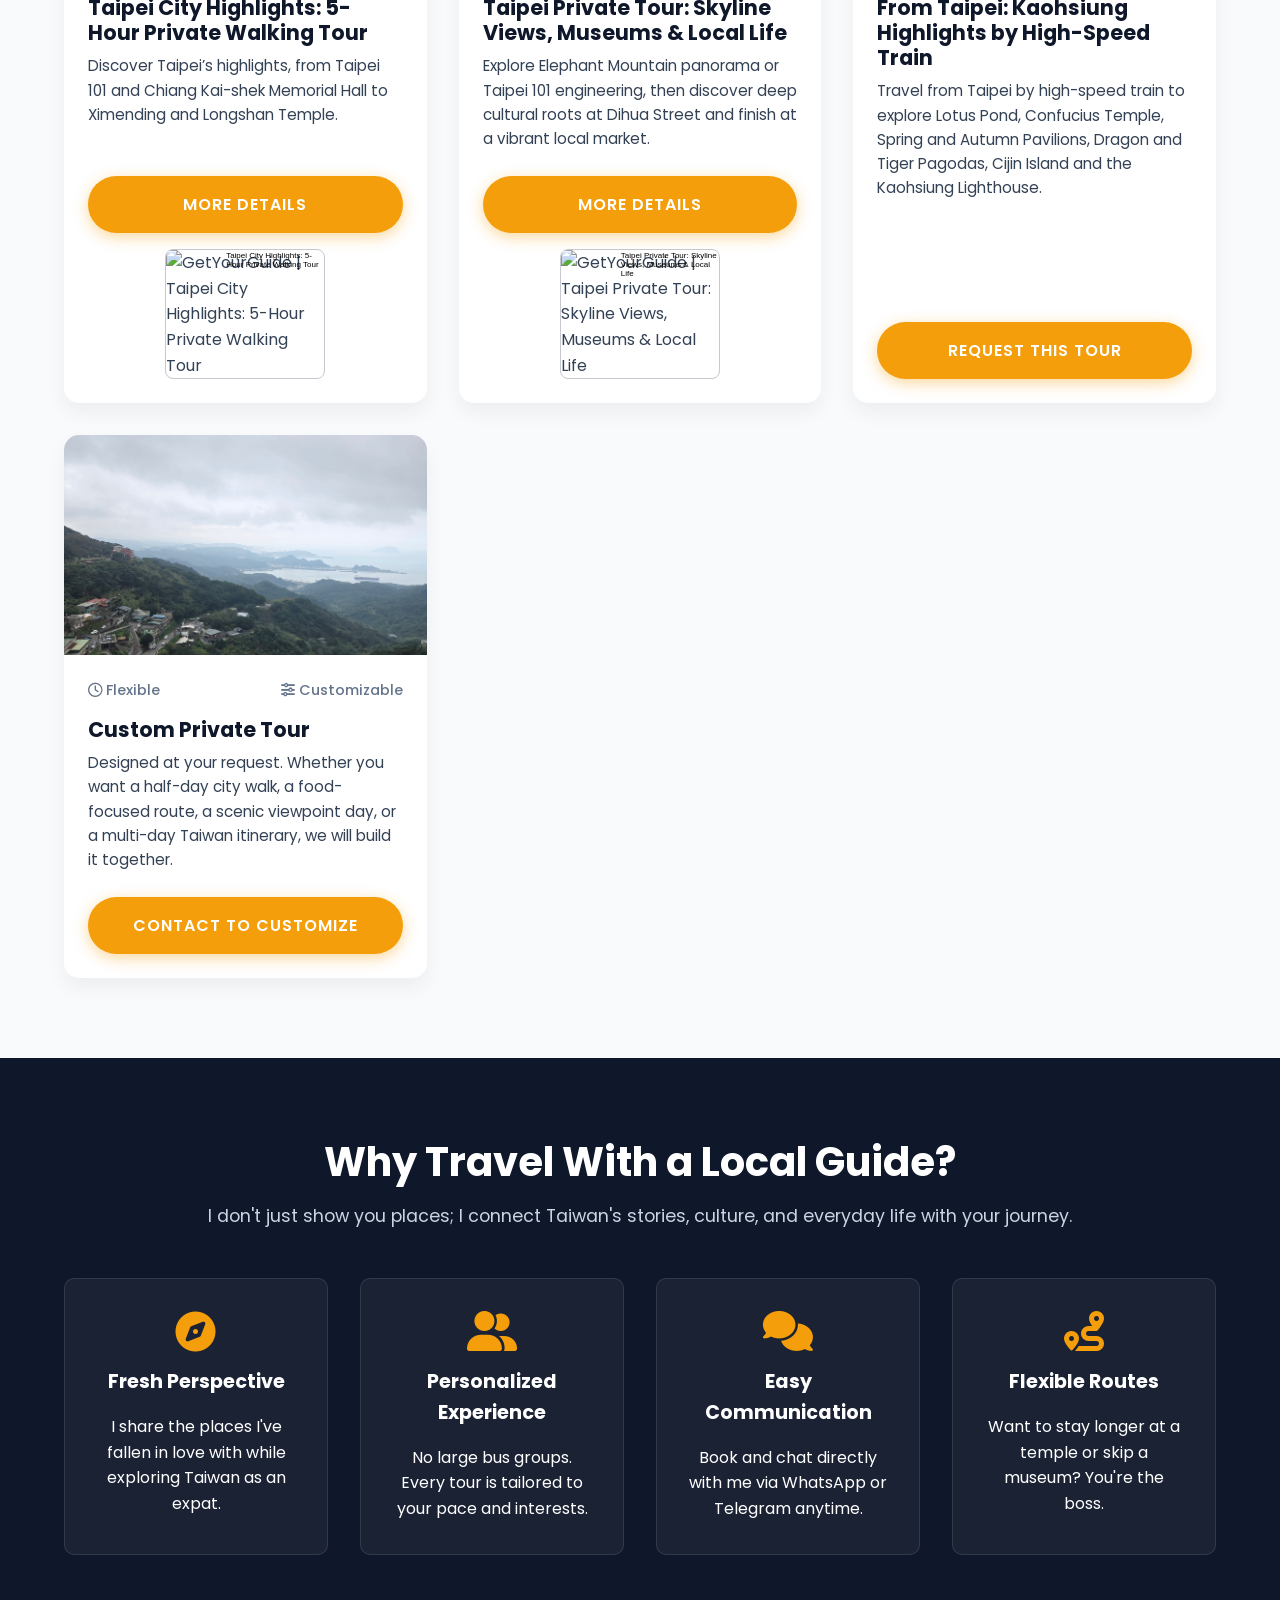
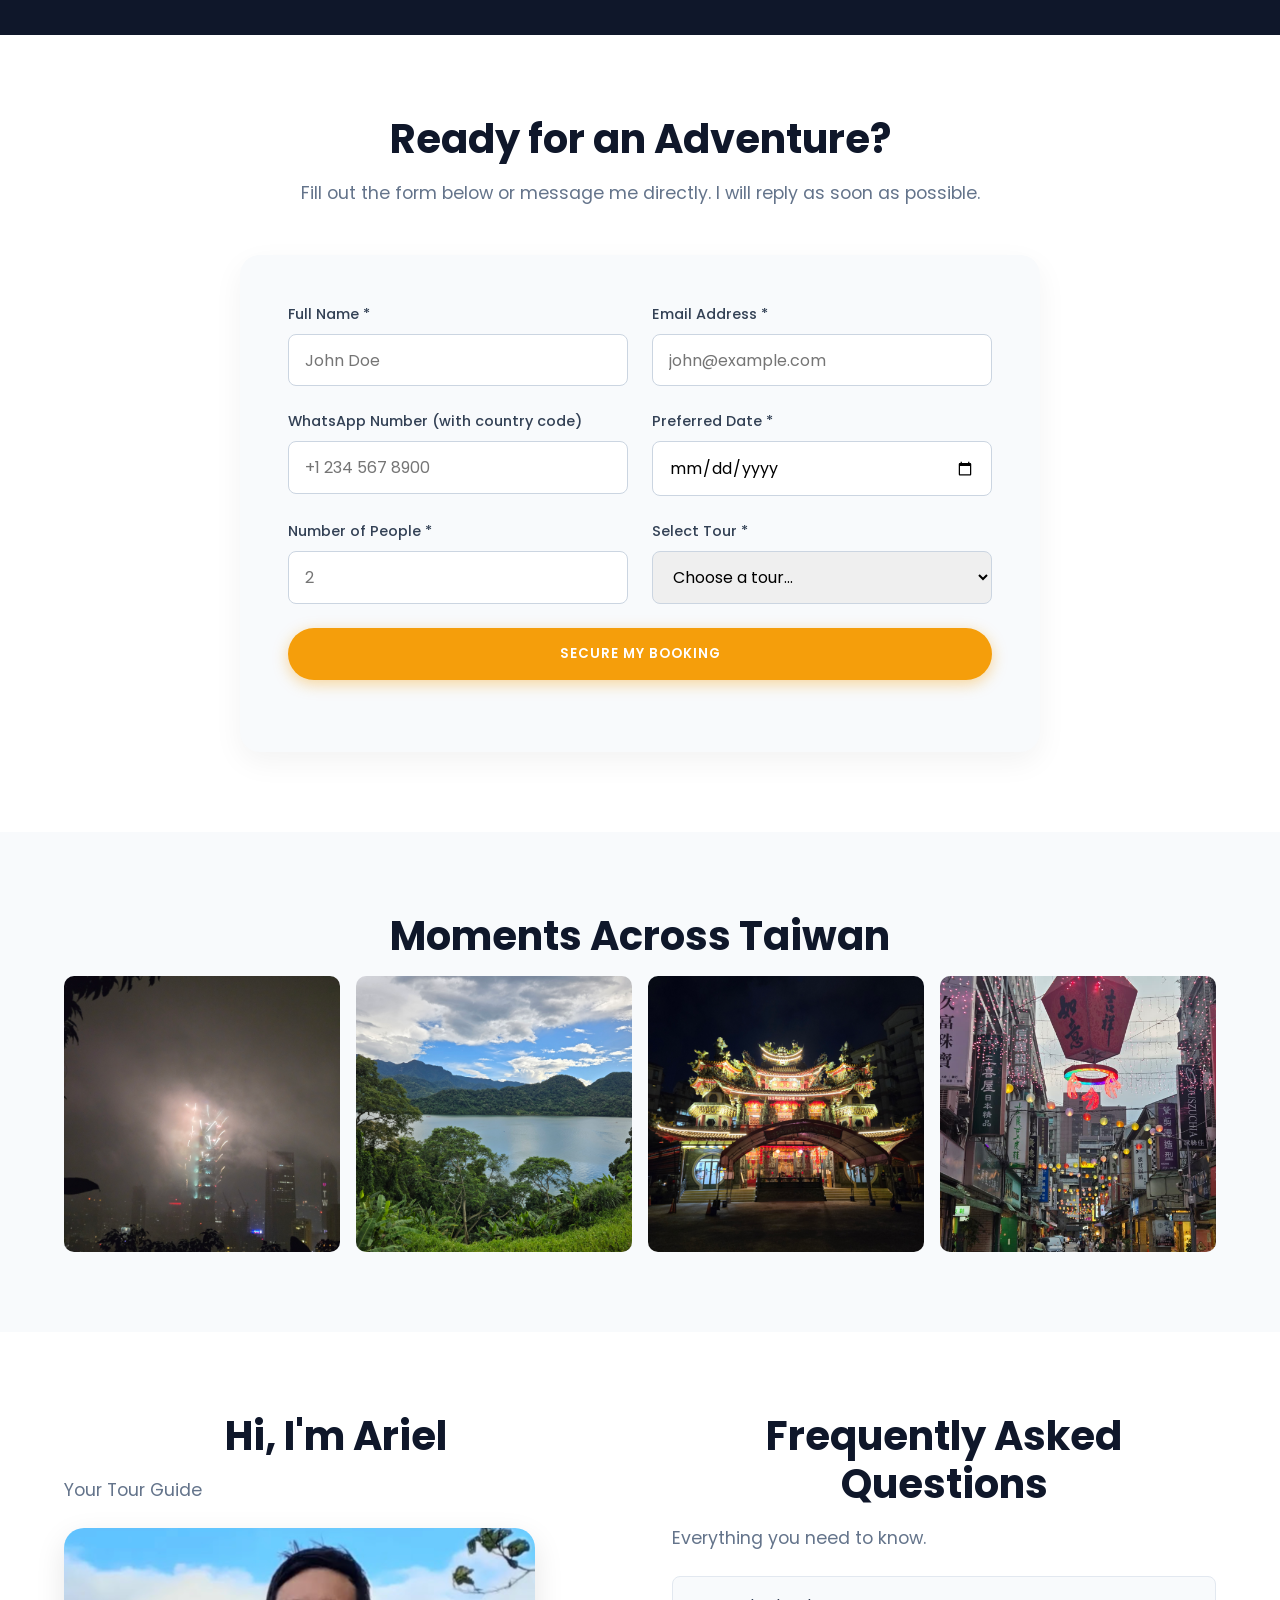
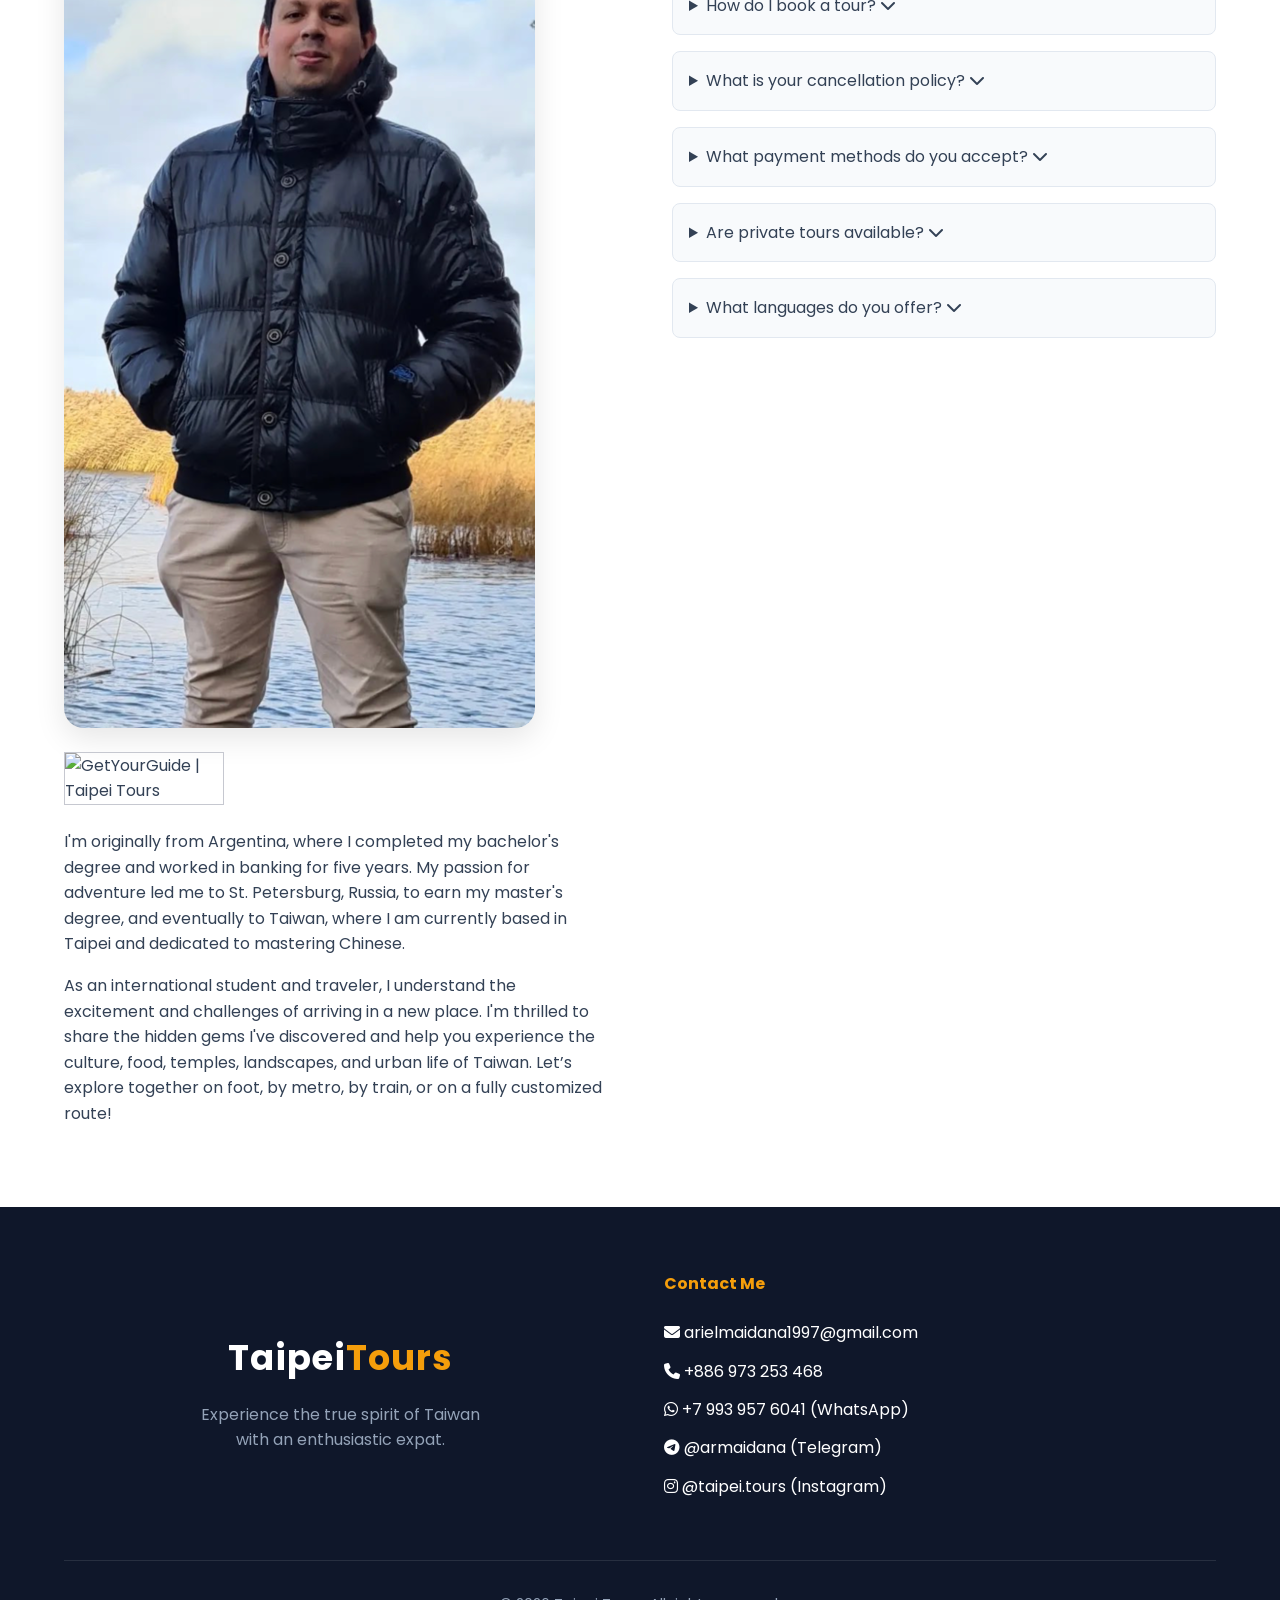
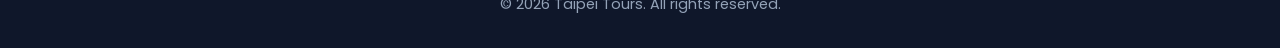
==== commit 26b94548: "Update tour description for clarity Removed 'black sand beach' from the tour description." ====
--- a/index.html
+++ b/index.html
@@ -411,7 +411,7 @@
                             <span><i class="fas fa-train"></i> HSR + Metro + Ferry</span>
                         </div>
                         <h3 class="tour-title">From Taipei: Kaohsiung Highlights by High-Speed Train</h3>
-                        <p class="tour-desc">Travel from Taipei by high-speed train to explore Lotus Pond, Confucius Temple, Spring and Autumn Pavilions, Dragon and Tiger Pagodas, Cijin Island, black sand beach and Kaohsiung Lighthouse.</p>
+                        <p class="tour-desc">Travel from Taipei by high-speed train to explore Lotus Pond, Confucius Temple, Spring and Autumn Pavilions, Dragon and Tiger Pagodas, Cijin Island and the Kaohsiung Lighthouse.</p>
                     </div>
                     <div class="tour-actions" style="width: 100%;">
                         <a href="#booking" class="btn btn-primary">Request This Tour</a>
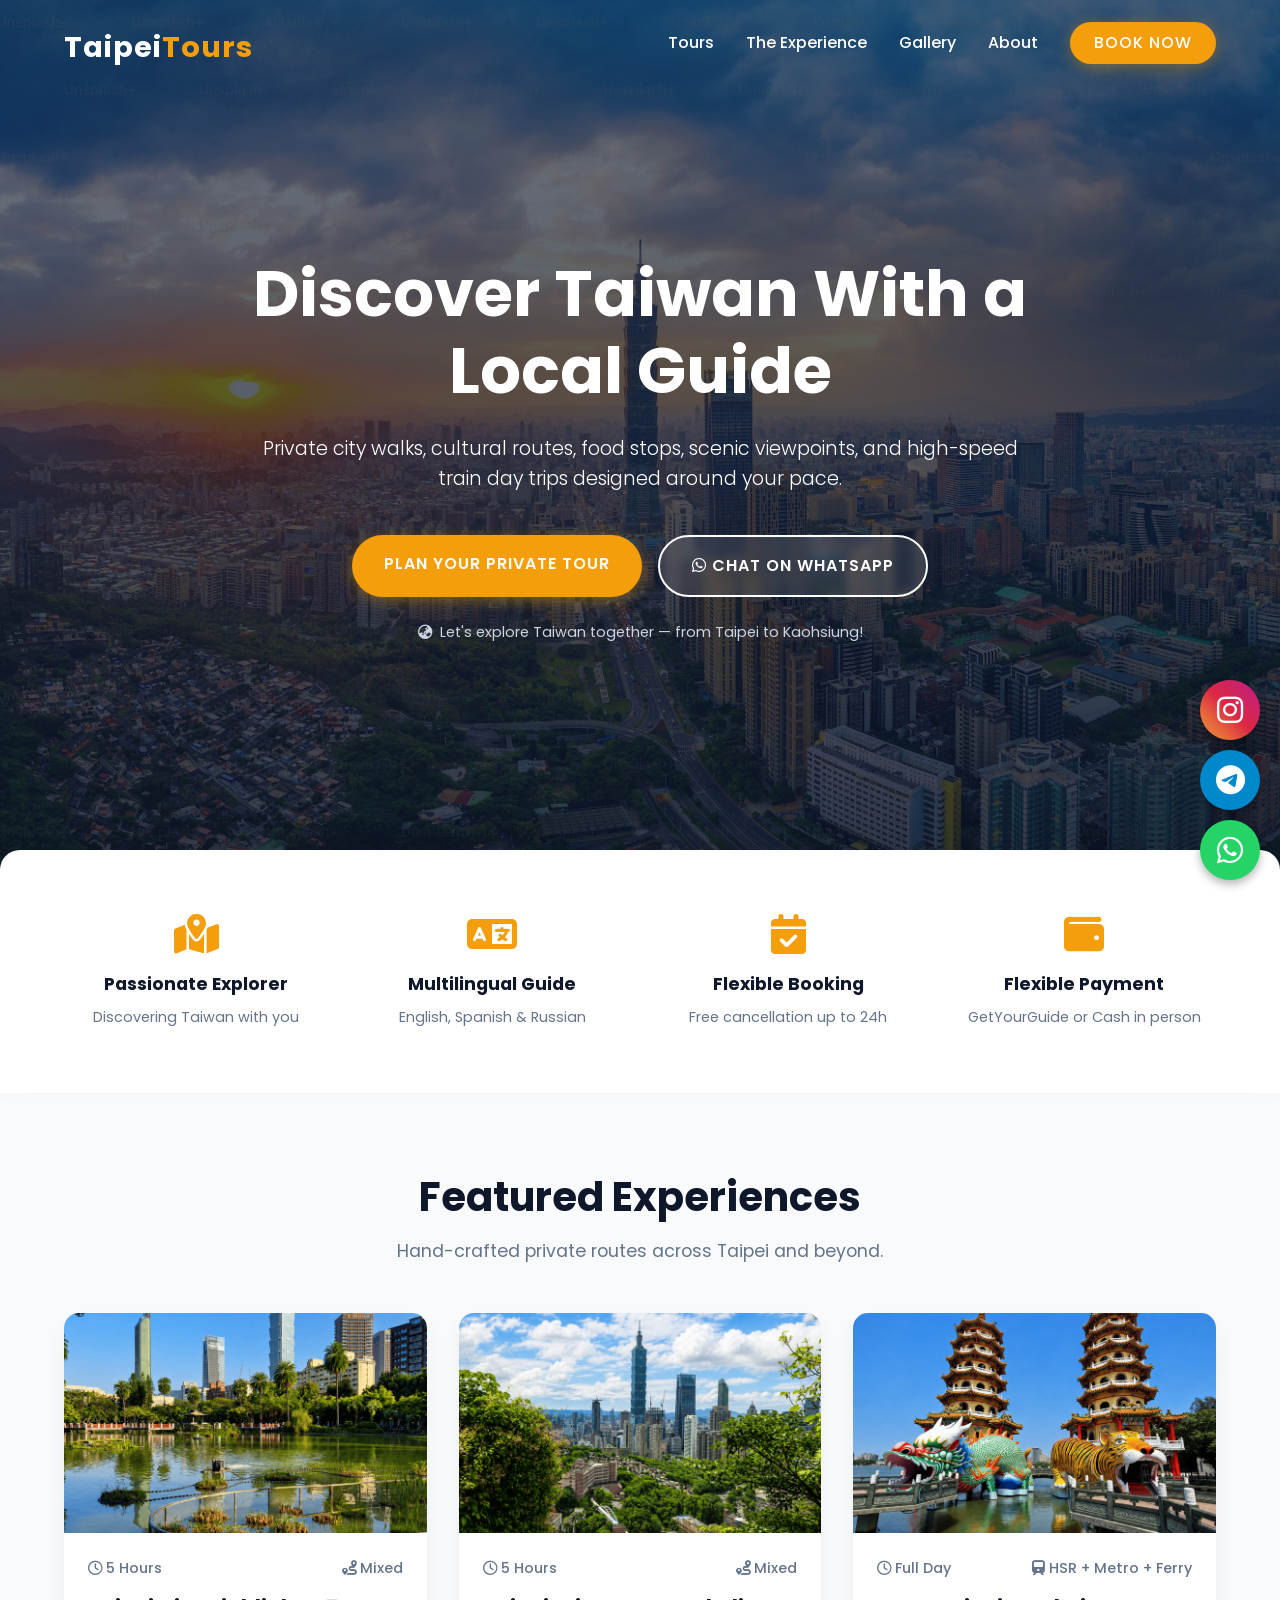
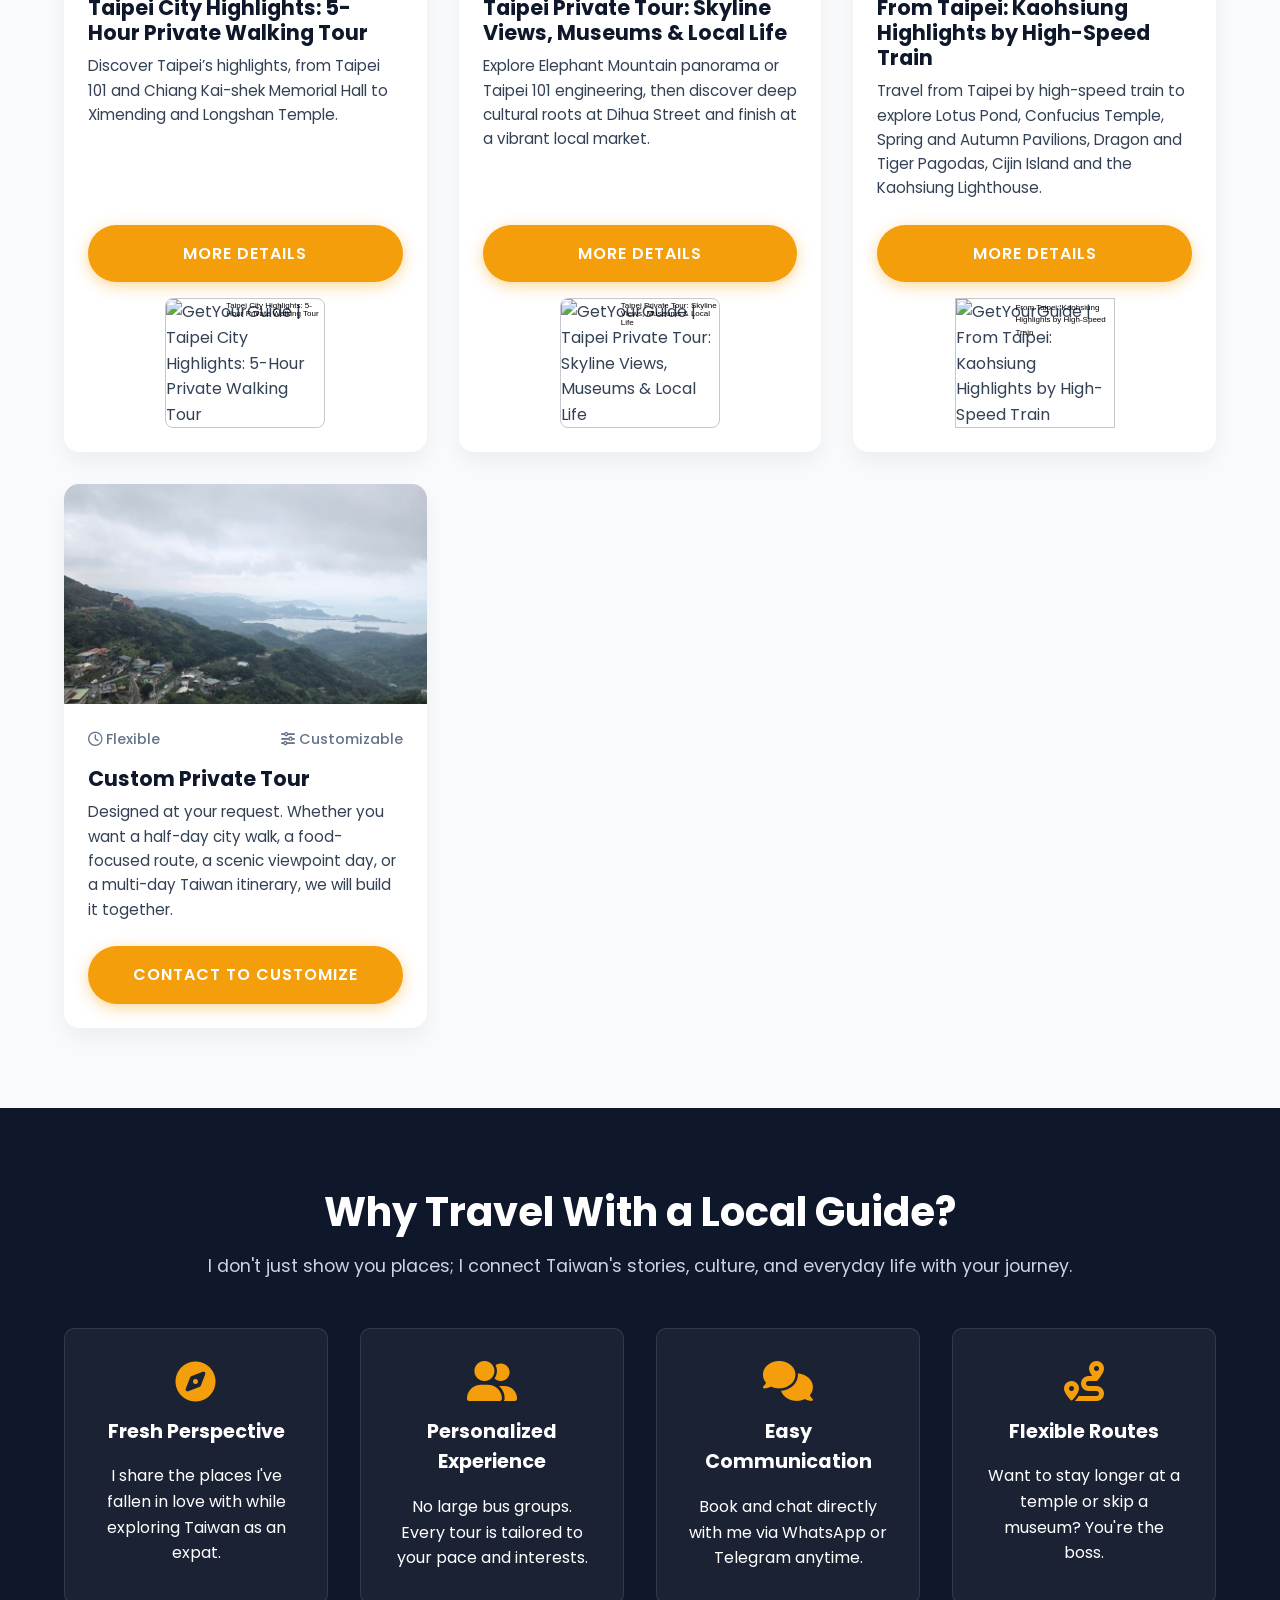
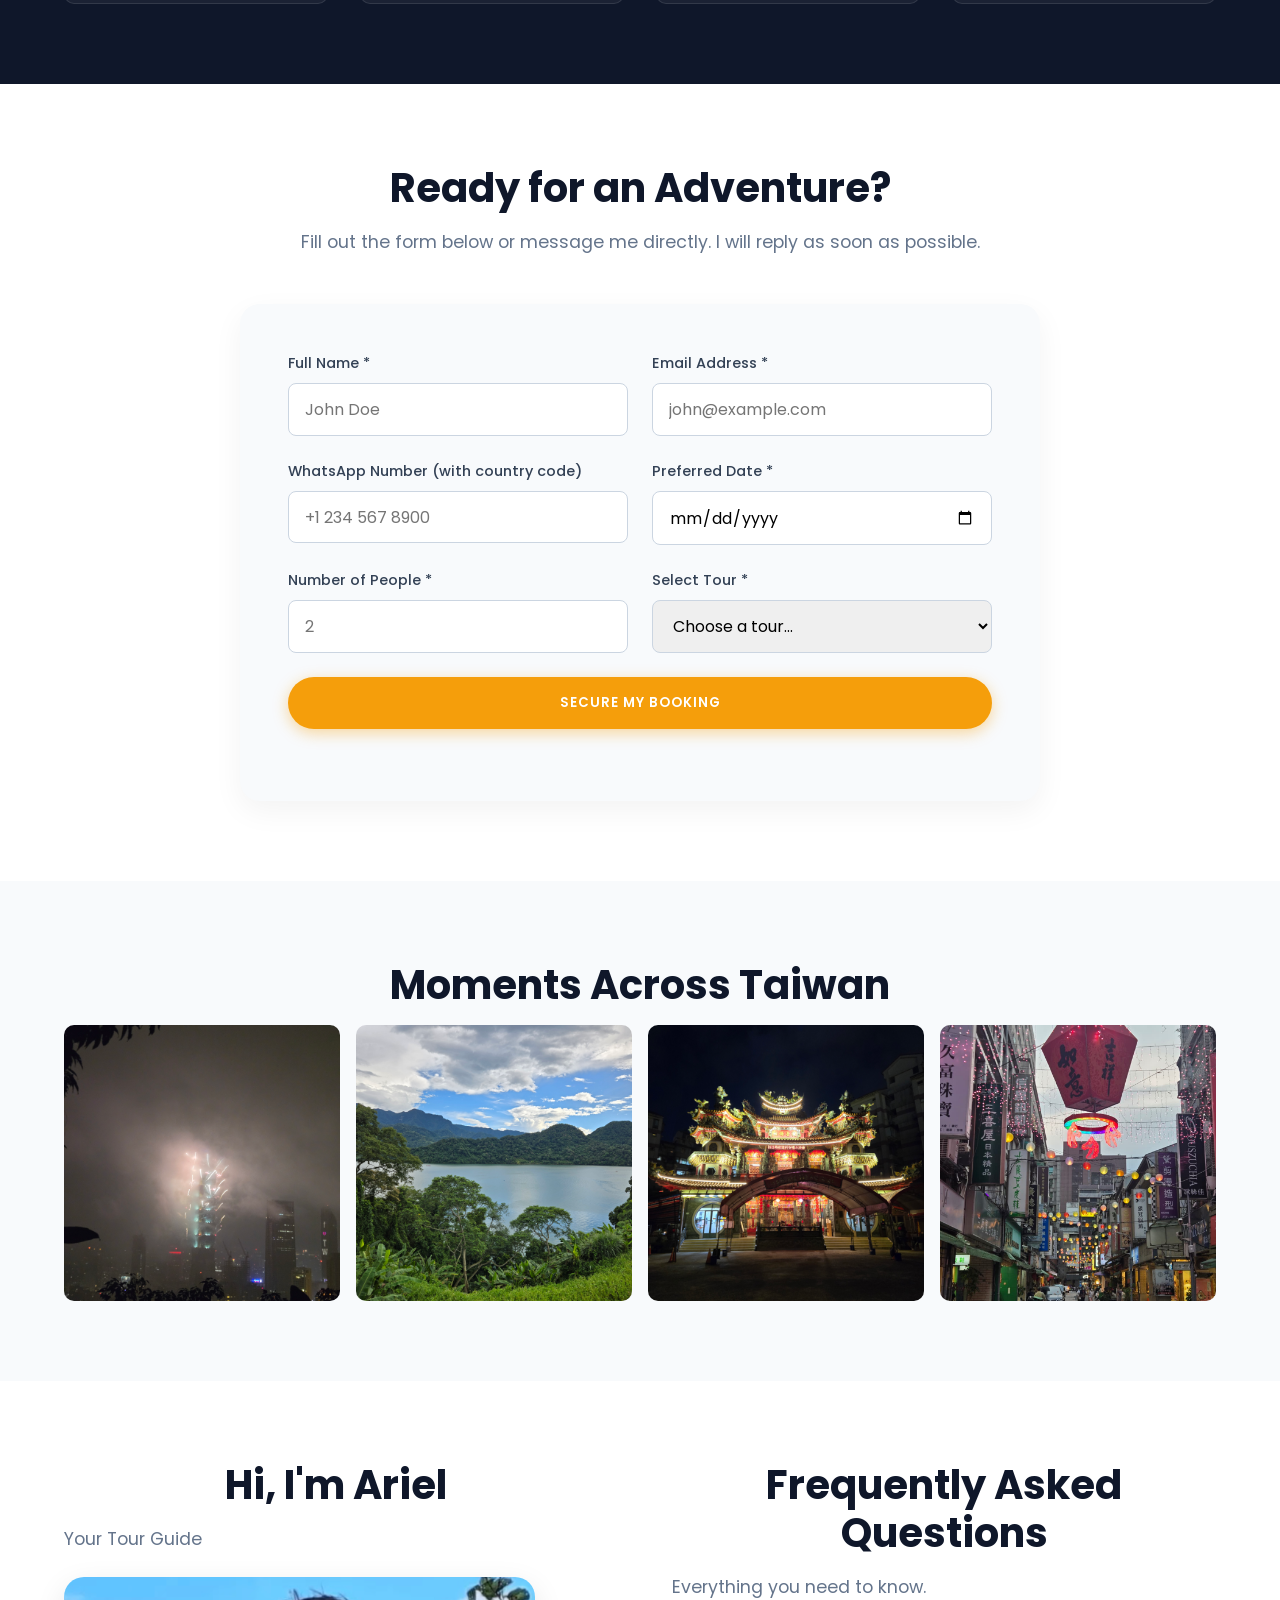
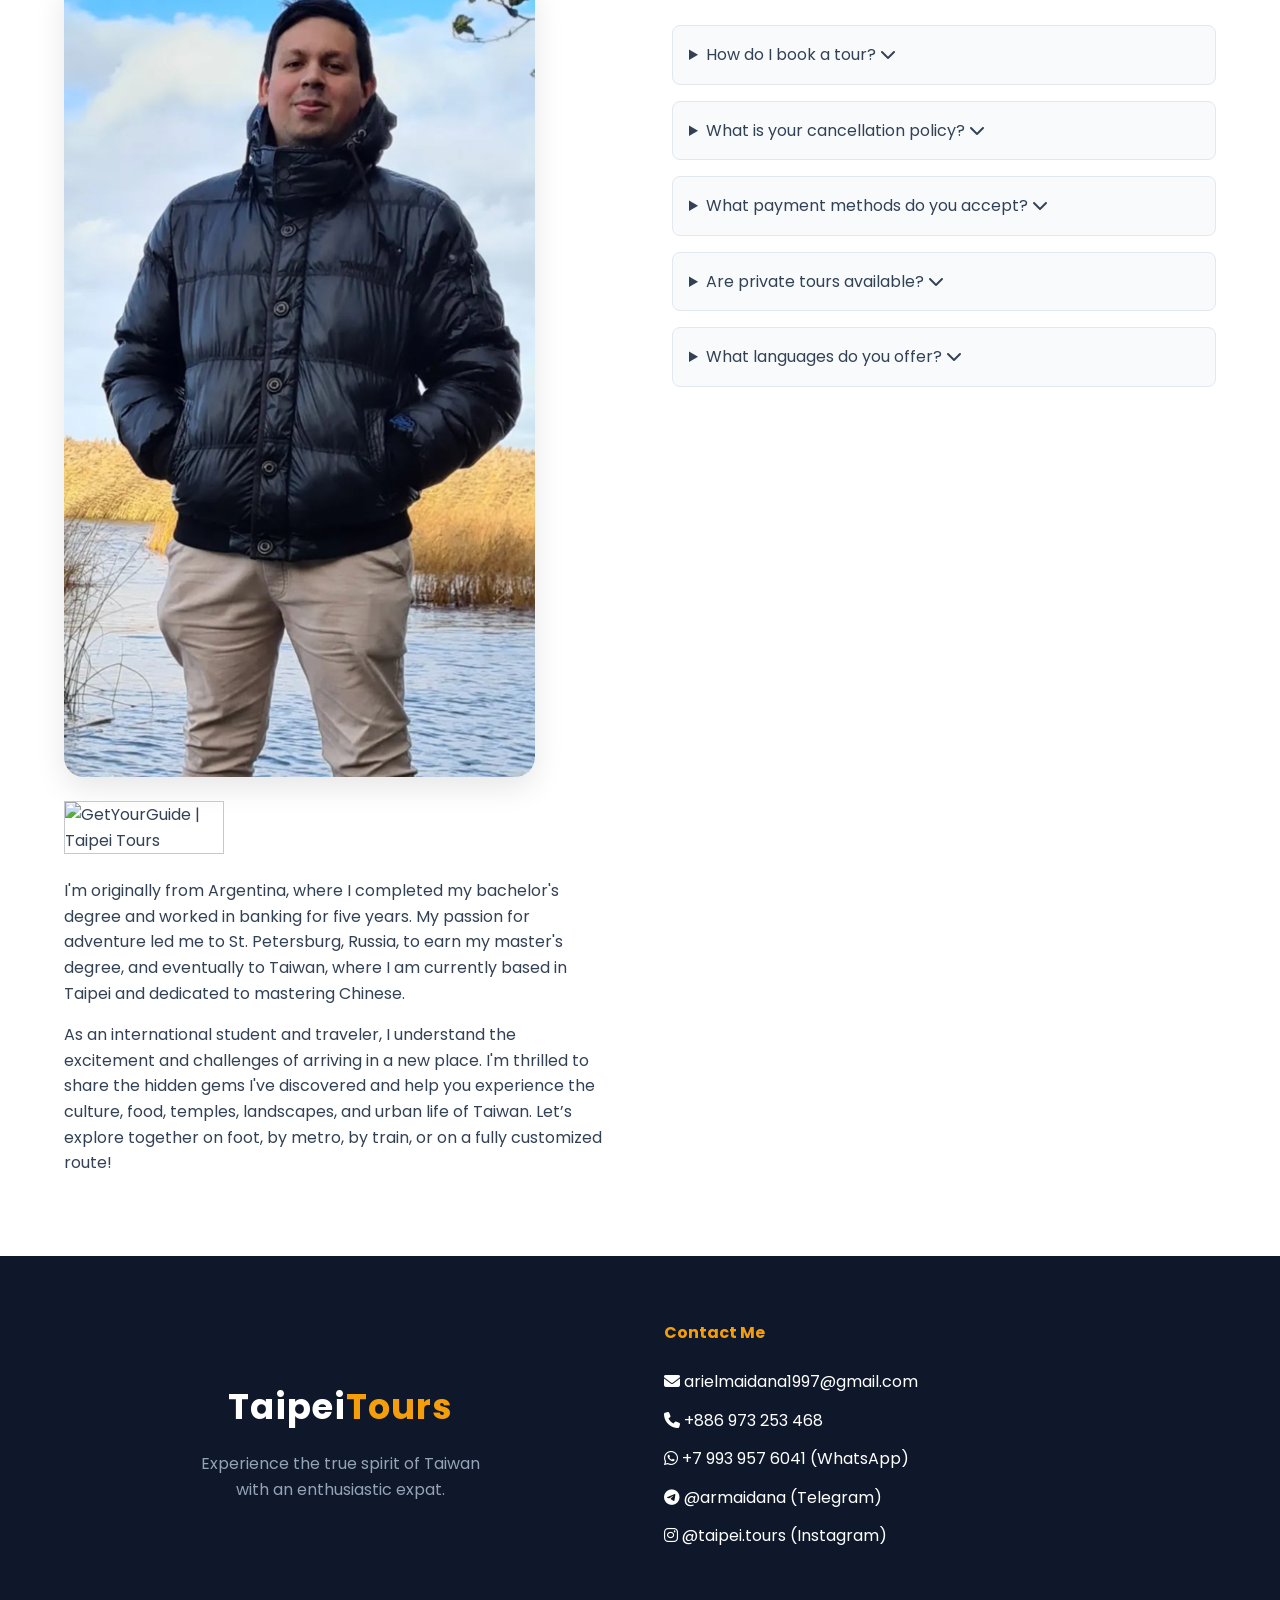
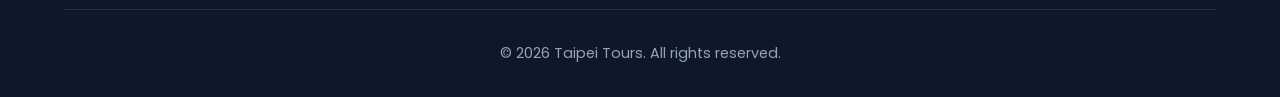
==== commit c294c698: "Modify tour actions and add image link Updated tour action links and added an image for the tour." ====
--- a/index.html
+++ b/index.html
@@ -413,8 +413,10 @@
                         <h3 class="tour-title">From Taipei: Kaohsiung Highlights by High-Speed Train</h3>
                         <p class="tour-desc">Travel from Taipei by high-speed train to explore Lotus Pond, Confucius Temple, Spring and Autumn Pavilions, Dragon and Tiger Pagodas, Cijin Island and the Kaohsiung Lighthouse.</p>
                     </div>
-                    <div class="tour-actions" style="width: 100%;">
-                        <a href="#booking" class="btn btn-primary">Request This Tour</a>
+                    <div class="tour-actions">
+                        <a href="kaohsiung-highlights.html" class="btn btn-primary">More Details</a>
+                        
+                        <a href="https://www.getyourguide.com/kaohsiung-taiwan-l214915/taipei-to-kaohsiung-highlights-private-day-tour-t1352094/"><div style="position: relative; width: fit-content"><img src="https://gyg.me/pQw3KK9K" width="160px" height="auto" style="border: 1px solid #c6c8d0" alt="GetYourGuide | From Taipei: Kaohsiung Highlights by High-Speed Train"/><p style="position: absolute; font-size: 0.5rem; font-weight: 500; color: #000000; font-family: Arial, sans-serif; z-index: 999; margin: 0 auto; right: 0.2rem; top: 0.2rem; width: 60%; ">From Taipei: Kaohsiung Highlights by High-Speed Train</p></div></a>
                     </div>
                 </div>
             </div>
